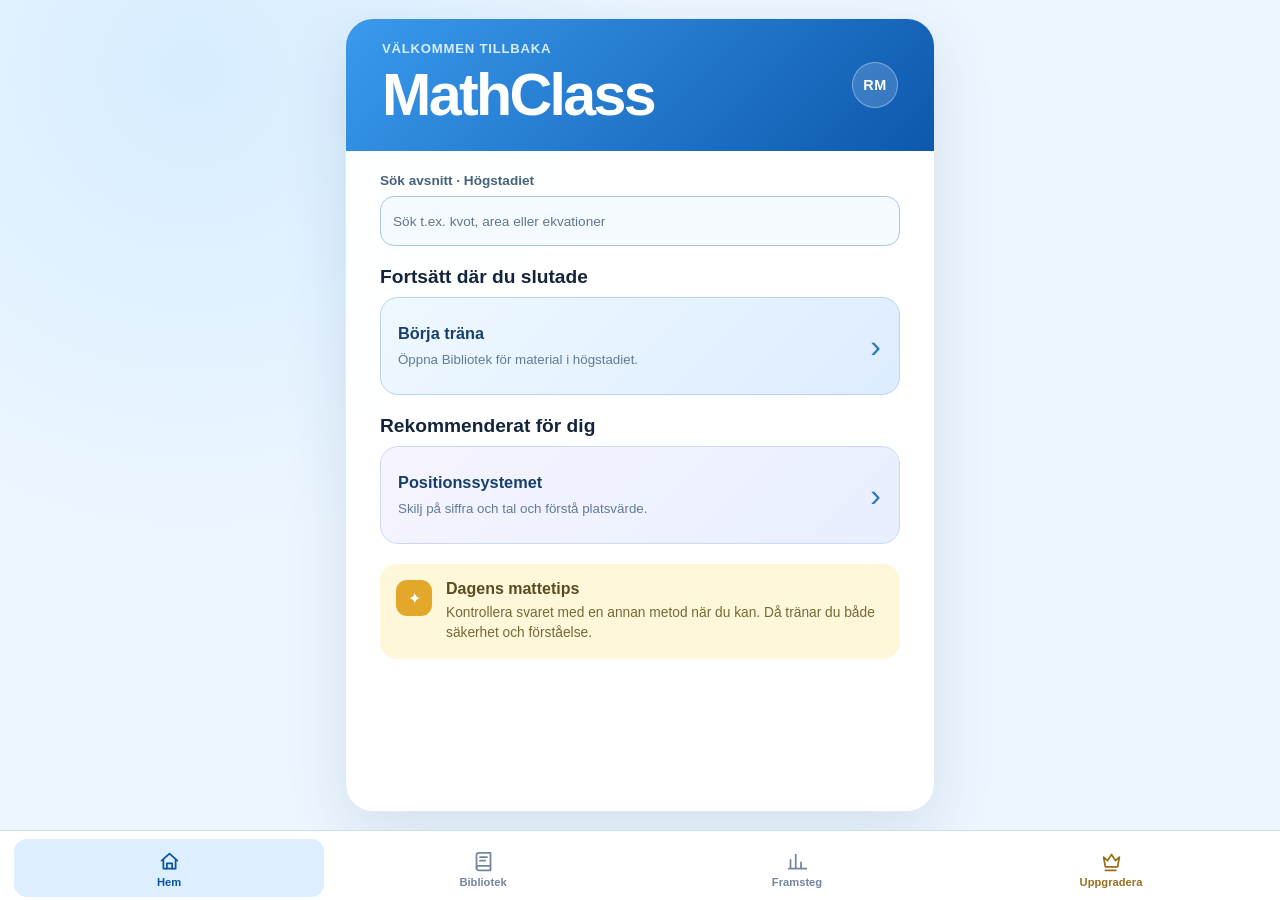
==== index.html @ eb22f664 "0.8.0 · Ord och förståelse: 72 nya frågor och 18 gen" ====
<!doctype html>
<html lang="sv">
  <head>
    <meta charset="UTF-8" />
    <meta name="viewport" content="width=device-width, initial-scale=1.0, viewport-fit=cover" />
    <meta name="theme-color" content="#176fc6" />
    <meta name="apple-mobile-web-app-capable" content="yes" />
    <meta name="apple-mobile-web-app-status-bar-style" content="default" />
    <meta name="apple-mobile-web-app-title" content="MathClass" />
    <meta name="description" content="Träna matematik på flera olika sätt." />
    <title>MathClass</title>
    <link rel="manifest" href="manifest.webmanifest" />
    <link rel="icon" href="assets/icon.svg" type="image/svg+xml" />
    <link rel="apple-touch-icon" href="assets/apple-touch-icon.png" />
    <link rel="stylesheet" href="css/style.css" />
    <script src="js/app.js" defer></script>
  </head>
  <body>
    <div class="splash-screen" id="splash-screen" aria-hidden="true">
      <div class="splash-content">
        <img src="assets/icon.svg" alt="" />
        <p>MathClass</p>
        <span>Lär dig matematik steg för steg</span>
      </div>
    </div>

    <main class="app-shell">
      <section class="screen is-active" id="home-screen" aria-labelledby="home-heading">
        <div class="page-card home-card">
          <header class="home-banner">
            <div>
              <p>Välkommen tillbaka</p>
              <h1 id="home-heading" tabindex="-1">MathClass</h1>
            </div>
            <button class="profile-button" id="open-profile" type="button" aria-label="Öppna profil och inställningar">RM</button>
          </header>

          <div class="home-content">
            <form class="section-search" id="home-search-form" role="search" aria-labelledby="home-search-label">
              <label id="home-search-label" for="home-search">Sök avsnitt</label>
              <div class="search-field"><input id="home-search" type="search" placeholder="Sök t.ex. kvot, area eller ekvationer" autocomplete="off" aria-controls="home-search-results" /><button id="home-search-clear" type="button" aria-label="Rensa sökning" hidden>×</button></div>
              <p class="search-status" id="home-search-status" role="status" hidden></p>
              <div class="search-results" id="home-search-results" hidden></div>
            </form>
            <section class="home-section"><div class="section-heading"><h2>Fortsätt där du slutade</h2></div><button class="featured-card continue-card" id="continue-button" type="button"></button></section>
            <section class="home-section"><div class="section-heading"><h2>Rekommenderat för dig</h2></div><button class="featured-card recommendation-card" id="recommendation-button" type="button"></button></section>
            <aside class="wisdom-card"><span aria-hidden="true">✦</span><div><strong>Dagens mattetips</strong><p id="math-wisdom"></p></div></aside>
          </div>
        </div>
      </section>

      <section class="screen" id="subcategories-screen" aria-labelledby="subcategories-heading" hidden>
        <div class="page-card inner-card">
          <button class="back-button" id="back-from-subcategories" type="button" aria-label="Tillbaka till Bibliotek">←</button>
          <p class="eyebrow" id="subcategories-eyebrow"></p>
          <h1 id="subcategories-heading" tabindex="-1"></h1>
          <p class="page-introduction" id="subcategories-introduction"></p>
          <div class="topic-list" id="subcategory-list"></div>
        </div>
      </section>

      <section class="screen" id="topics-screen" aria-labelledby="topics-heading" hidden>
        <div class="page-card inner-card">
          <button class="back-button" id="back-from-topics" type="button" aria-label="Tillbaka till hemskärmen">←</button>
          <p class="eyebrow" id="topics-eyebrow"></p>
          <h1 id="topics-heading" tabindex="-1"></h1>
          <p class="page-introduction" id="topics-introduction"></p>
          <div class="topic-list" id="topic-list"></div>
          <div class="empty-state" id="topics-empty" hidden>
            <strong>Materialet är på väg</strong>
            <p>Vi bygger innehåll för den här nivån steg för steg.</p>
          </div>
        </div>
      </section>

      <section class="screen" id="mode-screen" aria-labelledby="mode-heading" hidden>
        <div class="page-card inner-card mode-card">
          <button class="back-button" id="back-from-modes" type="button" aria-label="Tillbaka till momenten">←</button>
          <p class="eyebrow" id="mode-eyebrow"></p>
          <h1 id="mode-heading" tabindex="-1">Välj träningsläge</h1>
          <p class="page-introduction" id="mode-introduction"></p>
          <div class="mode-grid" id="mode-grid"></div>
        </div>
      </section>

      <section class="screen practice-screen" id="quiz-screen" aria-labelledby="question-heading" hidden>
        <div class="page-card quiz-card">
          <button class="back-button" id="back-from-quiz" type="button" aria-label="Tillbaka till träningslägen">←</button>
          <p class="eyebrow" id="mode-label"></p>
          <p class="progress" id="question-progress"></p>
          <h1 id="question-heading" tabindex="-1"></h1>
          <div class="example" id="question-example"></div>
          <p class="instruction" id="answer-instruction"></p>
          <div class="answers" id="answers" role="group" aria-labelledby="answer-instruction"></div>

          <div class="feedback" id="feedback" aria-live="polite" hidden>
            <h2 id="feedback-heading"></h2>
            <p id="feedback-message"></p>
            <button class="primary-button" id="explanation-button" type="button" hidden>Visa förklaring</button>
            <button class="success-button" id="next-question-button" type="button" hidden>Nästa uppgift</button>
          </div>

          <div class="explanation" id="explanation" hidden>
            <h2>Så kan du tänka</h2>
            <p id="explanation-message"></p>
          </div>
          <p class="swipe-hint">Svep upp eller ned för nästa uppgift</p>
        </div>
      </section>

      <section class="screen practice-screen" id="walkthrough-screen" aria-labelledby="walkthrough-heading" hidden>
        <div class="page-card quiz-card walkthrough-card">
          <button class="back-button" id="back-from-walkthrough" type="button" aria-label="Tillbaka till träningslägen">←</button>
          <p class="eyebrow">Genomgång</p>
          <p class="progress" id="walkthrough-progress"></p>
          <h1 id="walkthrough-heading" tabindex="-1"></h1>
          <div class="example" id="walkthrough-example"></div>
          <p class="walkthrough-text" id="walkthrough-text"></p>
          <div class="explanation" id="extra-explanation" aria-live="polite" hidden></div>
          <div class="walkthrough-actions">
            <button class="secondary-button" id="previous-step" type="button">Föregående</button>
            <button class="primary-button" id="more-explanation" type="button">Förklara mer</button>
            <button class="success-button" id="next-step" type="button">Nästa</button>
          </div>
        </div>
      </section>

      <section class="screen" id="progress-screen" aria-labelledby="progress-heading" hidden>
        <div class="page-card dashboard-card">
          <header class="small-banner">
            <p>Din utveckling</p>
            <h1 id="progress-heading" tabindex="-1">Framsteg</h1>
          </header>
          <p class="dashboard-level" id="progress-level"></p>
          <div class="stats-grid">
            <article><strong id="attempt-count">0</strong><span>Svar</span></article>
            <article><strong id="correct-count">0</strong><span>Rätt</span></article>
            <article><strong id="accuracy-count">0 %</strong><span>Träffsäkerhet</span></article>
          </div>
          <section class="progress-panel">
            <h2>Senaste träningen</h2>
            <p id="latest-progress">När du börjar träna visas dina resultat här.</p>
          </section>
        </div>
      </section>

      <section class="screen" id="library-screen" aria-labelledby="library-heading" hidden>
        <div class="page-card dashboard-card">
          <header class="small-banner library-banner">
            <p>Utforska innehållet</p>
            <h1 id="library-heading" tabindex="-1">Bibliotek</h1>
          </header>
          <div class="level-picker library-level-picker"><label for="level-select">Välj nivå</label><select id="level-select"><option value="high">Högstadiet</option><option value="middle">Mellanstadiet</option></select></div>
          <form class="section-search" id="library-search-form" role="search" aria-labelledby="library-search-label">
              <label id="library-search-label" for="library-search">Sök avsnitt</label>
              <div class="search-field"><input id="library-search" type="search" placeholder="Sök t.ex. kvot, area eller ekvationer" autocomplete="off" aria-controls="library-search-results" /><button id="library-search-clear" type="button" aria-label="Rensa sökning" hidden>×</button></div>
              <p class="search-status" id="library-search-status" role="status" hidden></p>
              <div class="search-results" id="library-search-results" hidden></div>
            </form>
          <div class="section-heading library-heading"><h2>Matematikområden</h2><p id="library-level"></p></div>
          <div class="category-grid library-category-grid" id="library-categories"></div>
        </div>
      </section>

      <section class="screen" id="upgrade-screen" aria-labelledby="upgrade-heading" hidden>
        <div class="page-card dashboard-card">
          <header class="small-banner upgrade-banner">
            <p>MathClass Pro</p>
            <h1 id="upgrade-heading" tabindex="-1">Uppgradera</h1>
          </header>
          <section class="progress-panel pro-panel">
            <h2>Mer träning, fler möjligheter</h2>
            <p>Här kommer du senare att kunna läsa om Pro-versionen och genomföra ett köp.</p>
          </section>
          <ul class="pro-list">
            <li>Fler moment och träningslägen</li>
            <li>Fördjupad statistik över dina framsteg</li>
            <li>Personliga rekommendationer</li>
          </ul>
          <button class="primary-button" type="button" disabled>Kommer snart</button>
        </div>
      </section>

      <section class="screen" id="settings-screen" aria-labelledby="settings-heading" hidden>
        <div class="page-card inner-card">
          <button class="back-button" id="back-from-settings" type="button" aria-label="Tillbaka">←</button>
          <p class="eyebrow">MathClass</p>
          <h1 id="settings-heading" tabindex="-1">Profil &amp; inställningar</h1>
          <div class="profile-summary"><span>RM</span><div><strong>Rikard Månsson</strong><small>Profilnamn och initialer kan anpassas senare.</small></div></div>
          <div class="settings-row"><span>Version</span><strong>0.8.0 · Ord och förståelse</strong></div>
          <button class="list-button" id="open-updates" type="button"><span><strong>Uppdateringar</strong><small>Se vad som har lagts till</small></span><b>›</b></button>
        </div>
      </section>

      <section class="screen" id="updates-screen" aria-labelledby="updates-heading" hidden>
        <div class="page-card inner-card updates-card">
          <button class="back-button" id="back-from-updates" type="button" aria-label="Tillbaka till inställningar">←</button>
          <p class="eyebrow">MathClass</p>
          <h1 id="updates-heading" tabindex="-1">Uppdateringar</h1>
          <article class="release-note"><h2>Version 0.8.0 · Ord och förståelse</h2><p>Sex nya språkliga moment med 72 frågor och 18 genomgångssteg: positionssystemet, avrundning, vinklar, bråk, diagram och problemlösning. Allt finns i Bibliotek och går att hitta via sökningen.</p></article>
          <article class="release-note"><h2>Version 0.7.0 · Hitta rätt</h2><p>Nya underkategorier i alla matematikområden och sökning på Hem och i Bibliotek. Hitta avsnitt via namn och begrepp, och se vilket material som kommer senare.</p></article>
          <article class="release-note"><h2>Version 0.6.0 · Matematikens språk</h2><p>En första provdel med två språkliga moment inom Tal: Räknesättens språk och Förstå räknemetoder. 26 frågor och nio genomgångssteg med fokus på ord, regler och metodförståelse.</p></article>
          <article class="release-note"><h2>Version 0.5.0 · Blå Krona</h2><p>Ny balanserad appikon med större M samt nederkantmenyn Aktiv ruta med fyra tydliga ikoner och krona för Uppgradera.</p></article>
          <article class="release-note"><h2>Version 0.4.0 · Blå Horisont</h2><p>Personlig hemskärm, nivåtaggar, sidindelade svep och ett nytt bibliotek.</p></article>
          <article class="release-note"><h2>Version 0.3.0</h2><p>Nivåval, material för alla högstadieområden, nederkantmeny, Framsteg och Bibliotek.</p></article>
          <article class="release-note"><h2>Version 0.2.0</h2><p>Flera träningslägen och stegvisa genomgångar.</p></article>
          <article class="release-note"><h2>Version 0.1.0</h2><p>Första versionen med regelträning inom Tal.</p></article>
        </div>
      </section>
    </main>

    <nav class="bottom-nav" aria-label="Huvudmeny">
      <button class="nav-button is-active" type="button" data-nav="home"><span class="nav-icon" aria-hidden="true"><svg viewBox="0 0 24 24"><path d="m3 11 9-8 9 8"/><path d="M5 10v10h14V10"/><path d="M9 20v-6h6v6"/></svg></span><small>Hem</small></button>
      <button class="nav-button" type="button" data-nav="library"><span class="nav-icon" aria-hidden="true"><svg viewBox="0 0 24 24"><path d="M4 19.5A2.5 2.5 0 0 1 6.5 17H20"/><path d="M6.5 2H20v20H6.5A2.5 2.5 0 0 1 4 19.5v-15A2.5 2.5 0 0 1 6.5 2Z"/><path d="M8 7h8M8 11h6"/></svg></span><small>Bibliotek</small></button>
      <button class="nav-button" type="button" data-nav="progress"><span class="nav-icon" aria-hidden="true"><svg viewBox="0 0 24 24"><path d="M4 20V10M10 20V4M16 20v-7M22 20H2"/></svg></span><small>Framsteg</small></button>
      <button class="nav-button upgrade-nav-button" type="button" data-nav="upgrade"><span class="nav-icon" aria-hidden="true"><svg viewBox="0 0 24 24"><path d="m3 7 4.5 4L12 4l4.5 7L21 7l-2 11H5L3 7Z"/><path d="M5 22h12"/></svg></span><small>Uppgradera</small></button>
    </nav>
  </body>
</html>
---- css/style.css ----
:root {
  color-scheme: light;
  font-family: Inter, ui-rounded, "SF Pro Rounded", "Segoe UI", sans-serif;
  color: #14243b;
  background: #eaf4ff;
  font-synthesis: none;
}

* { box-sizing: border-box; }

body {
  min-width: 320px;
  height: 100vh;
  height: 100dvh;
  margin: 0;
  overflow: hidden;
  background: radial-gradient(circle at 15% 8%, #d7edff, transparent 30rem), #edf6ff;
}

button, select { font: inherit; }
button { -webkit-tap-highlight-color: transparent; }

.splash-screen {
  position: fixed;
  inset: 0;
  z-index: 1000;
  display: grid;
  padding: max(24px, env(safe-area-inset-top)) 24px max(24px, env(safe-area-inset-bottom));
  place-items: center;
  color: #fff;
  background: linear-gradient(145deg, #3b9cec, #176fc6 52%, #0a3f86);
}

.splash-content {
  display: grid;
  place-items: center;
  text-align: center;
  animation: splash-arrive 500ms ease-out both;
}

.splash-content img {
  width: clamp(112px, 30vw, 164px);
  height: auto;
  border-radius: 28%;
  box-shadow: 0 22px 55px rgba(5, 38, 82, .3);
}

.splash-content p {
  margin: 22px 0 5px;
  font-size: clamp(2.1rem, 9vw, 3.4rem);
  font-weight: 850;
  letter-spacing: -.045em;
}

.splash-content span {
  color: #d9efff;
  font-size: .9rem;
  font-weight: 650;
}

.splash-screen.is-leaving {
  pointer-events: none;
  animation: splash-leave 360ms ease-in forwards;
}

.splash-screen.is-hidden { display: none; }

@keyframes splash-arrive {
  from { opacity: 0; transform: scale(.9); }
  to { opacity: 1; transform: scale(1); }
}

@keyframes splash-leave {
  to { opacity: 0; visibility: hidden; }
}

.app-shell {
  height: calc(100dvh - 70px - env(safe-area-inset-bottom));
  overflow: hidden;
}

.screen {
  width: 100%;
  height: 100%;
  padding: 18px 16px;
  overflow-y: auto;
  overscroll-behavior: contain;
}

.screen[hidden] { display: none; }
.practice-screen { overflow: hidden; touch-action: none; }

.page-card {
  position: relative;
  width: min(100%, 590px);
  min-height: 100%;
  margin: 0 auto;
  padding: clamp(22px, 4vw, 38px);
  border: 1px solid rgba(38, 88, 142, .13);
  border-radius: 28px;
  background: rgba(255, 255, 255, .96);
  box-shadow: 0 20px 60px rgba(32, 78, 127, .13);
}

.home-card { padding: 0 0 26px; overflow: hidden; }

.home-banner, .small-banner {
  position: relative;
  display: flex;
  align-items: center;
  justify-content: space-between;
  min-height: 132px;
  padding: 22px clamp(22px, 5vw, 36px);
  color: #fff;
  background: linear-gradient(135deg, #3a9aed, #0d58ad);
}

.home-banner p, .small-banner p { margin: 0 0 4px; color: #d8eeff; font-size: .82rem; font-weight: 750; letter-spacing: .06em; text-transform: uppercase; }
.home-banner h1, .small-banner h1 { margin: 0; color: #fff; font-size: clamp(2.35rem, 8vw, 3.7rem); letter-spacing: -.045em; }
.dashboard-card { padding: 38px; }
.small-banner { min-height: 116px; margin: -38px -38px 24px; border-radius: 27px 27px 0 0; }
.small-banner h1 { font-size: 2.35rem; }
.library-banner { background: linear-gradient(135deg, #247fd7, #173d83); }
.upgrade-banner { background: linear-gradient(135deg, #247fd7, #3c4293); }

.profile-button {
  display: grid;
  width: 46px;
  height: 46px;
  padding: 0;
  place-items: center;
  border: 1px solid rgba(255,255,255,.35);
  border-radius: 50%;
  color: #fff;
  background: rgba(255,255,255,.16);
  cursor: pointer;
  font-size: .9rem;
  font-weight: 850;
  letter-spacing: .04em;
}

.home-content { padding: 4px clamp(20px, 5vw, 34px) 24px; }
.home-section { margin-top: 20px; }
.section-search { margin: 18px 0; }
.section-search label { display: block; margin-bottom: 8px; color: #47617d; font-size: .85rem; font-weight: 800; }
.search-field { display: flex; align-items: center; border: 1px solid #a8c9e5; border-radius: 14px; background: #f5faff; }
.search-field:focus-within { outline: 3px solid rgba(23,111,198,.22); outline-offset: 2px; }
.search-field input { width: 100%; min-width: 0; min-height: 48px; padding: 12px; border: 0; border-radius: 14px; outline: none; color: #173f6d; background: transparent; font: inherit; font-size: 16px; }
.search-field input::placeholder { color: #60758d; font-size: .85rem; }
.search-field input::-webkit-search-cancel-button { -webkit-appearance: none; }
.search-field button { flex: 0 0 44px; min-height: 44px; border: 0; border-radius: 12px; color: #164f88; background: transparent; cursor: pointer; font-size: 1.5rem; }
.search-status { margin: 10px 0; color: #60758d; font-size: .85rem; line-height: 1.4; }
.search-results { display: grid; gap: 8px; }
.search-results[hidden] { display: none; }
.list-button > span { min-width: 0; overflow-wrap: anywhere; }
.list-button .section-status { margin-top: 8px; color: #176fc6; font-size: .75rem; font-weight: 750; }
.home-content .section-heading { margin: 0 0 9px; }
.featured-card {
  position: relative;
  display: block;
  width: 100%;
  min-height: 98px;
  padding: 17px 54px 17px 17px;
  overflow: hidden;
  border: 1px solid #b9d5eb;
  border-radius: 18px;
  color: #163f6b;
  background: linear-gradient(135deg, #eef8ff, #ddecff);
  cursor: pointer;
  text-align: left;
}
.featured-card::after { position: absolute; top: 50%; right: 18px; content: "›"; color: #2878bd; font-size: 2rem; transform: translateY(-50%); }
.featured-card strong, .featured-card small { display: block; }
.featured-card strong { font-size: 1.02rem; line-height: 1.3; }
.featured-card small { margin-top: 6px; color: #607b95; line-height: 1.35; }
.recommendation-card { border-color: #cbd9f2; background: linear-gradient(135deg, #f6f4ff, #e8efff); }
.wisdom-card { display: grid; grid-template-columns: 38px 1fr; gap: 12px; margin-top: 20px; padding: 16px; border-radius: 17px; color: #594d20; background: #fff7d9; }
.wisdom-card > span { display: grid; width: 36px; height: 36px; place-items: center; border-radius: 11px; color: #fff; background: #e3a829; }
.wisdom-card strong, .wisdom-card p { display: block; }
.wisdom-card p { margin: 5px 0 0; color: #756838; font-size: .86rem; line-height: 1.45; }

.level-picker {
  display: grid;
  grid-template-columns: auto 1fr;
  align-items: center;
  gap: 16px;
  margin: 20px clamp(20px, 5vw, 34px) 14px;
  padding: 13px 15px;
  border: 1px solid #c9dcec;
  border-radius: 15px;
  background: #f5faff;
}

.level-picker label { color: #47617d; font-size: .85rem; font-weight: 800; }
.level-picker select { width: 100%; padding: 9px 34px 9px 12px; border: 1px solid #a8c9e5; border-radius: 10px; color: #123f70; background: #fff; font-weight: 750; }

.section-heading { margin: 18px clamp(20px, 5vw, 34px) 12px; }
.section-heading h2 { margin: 0; font-size: 1.2rem; }
.section-heading p { margin: 4px 0 0; color: #708299; font-size: .8rem; }

.category-grid {
  display: grid;
  grid-template-columns: repeat(2, minmax(0, 1fr));
  gap: 10px;
  margin: 0 clamp(20px, 5vw, 34px);
}

.category-button {
  display: grid;
  min-height: 92px;
  padding: 12px;
  border: 1px solid #cbddeb;
  border-radius: 16px;
  color: #173f6d;
  background: #f4f9ff;
  cursor: pointer;
  text-align: left;
  transition: transform 120ms ease, border-color 120ms ease, background 120ms ease;
}

.category-button:hover { border-color: #408dd2; background: #e9f5ff; transform: translateY(-1px); }
.category-button span { display: grid; width: 30px; height: 30px; place-items: center; border-radius: 9px; color: #fff; background: #2278c8; font-size: .78rem; font-weight: 850; }
.category-button strong { align-self: end; margin-top: 8px; }
.category-button small { margin-top: 2px; color: #75879c; font-size: .72rem; }

.inner-card { padding-top: 76px; }
.back-button {
  position: absolute;
  top: 18px;
  left: 18px;
  z-index: 3;
  display: grid;
  width: 44px;
  height: 44px;
  padding: 0;
  place-items: center;
  border: 0;
  border-radius: 50%;
  color: #164f88;
  background: #e5f2ff;
  cursor: pointer;
  font-size: 1.45rem;
  font-weight: 850;
}

.eyebrow, .progress { margin: 0; color: #3d6893; font-size: .76rem; font-weight: 850; letter-spacing: .07em; text-transform: uppercase; }
.progress { margin-top: 6px; color: #7c8da1; }
.inner-card > h1, .quiz-card > h1 { margin: 12px 0 10px; font-size: clamp(1.7rem, 6vw, 2.55rem); line-height: 1.08; letter-spacing: -.035em; }
h1:focus { outline: none; }
.page-introduction { margin: 0 0 20px; color: #5a6f87; line-height: 1.5; }

.topic-list, .library-list { display: grid; gap: 11px; }
.list-button, .library-item {
  display: flex;
  align-items: center;
  justify-content: space-between;
  gap: 16px;
  width: 100%;
  padding: 16px;
  border: 1px solid #cbddeb;
  border-radius: 16px;
  color: #173f6d;
  background: #f7fbff;
  text-align: left;
}
.list-button { cursor: pointer; }
.list-button strong, .list-button small { display: block; }
.list-button small { margin-top: 4px; color: #73859a; }
.list-button b { color: #4f759d; font-size: 1.7rem; }
.empty-state { padding: 30px 20px; border-radius: 18px; color: #56708b; background: #f1f6fb; text-align: center; }
.empty-state p { margin: 6px 0 0; }

.mode-grid { display: grid; gap: 9px; }
.mode-button {
  display: grid;
  grid-template-columns: 42px 1fr auto;
  align-items: center;
  gap: 12px;
  width: 100%;
  min-height: 65px;
  padding: 10px 13px;
  border: 1px solid #bdd5e9;
  border-radius: 15px;
  color: #173f6d;
  background: #f5faff;
  cursor: pointer;
  text-align: left;
}
.mode-button .mode-icon { display: grid; width: 40px; height: 40px; place-items: center; border-radius: 11px; color: #fff; background: #237dcc; font-weight: 850; }
.mode-button strong, .mode-button small { display: block; }
.mode-button small { margin-top: 2px; color: #73869b; font-size: .75rem; }
.mode-button b { color: #5a7d9e; font-size: 1.4rem; }

.quiz-card { display: flex; flex-direction: column; justify-content: center; height: 100%; min-height: 0; padding-top: 68px; overflow: hidden; }
.quiz-card .back-button { top: 14px; left: 14px; }
.example { display: grid; min-height: clamp(78px, 14vh, 116px); margin: 12px 0 16px; padding: 14px; place-items: center; border-radius: 20px; color: #174b82; background: #e8f4ff; font-size: clamp(1.75rem, 7vh, 3rem); font-weight: 850; text-align: center; }
.instruction { margin: 0 0 10px; color: #5a6f87; }
.answers { display: grid; gap: 8px; }
.answer-button, .primary-button, .success-button, .secondary-button {
  width: 100%;
  min-height: 48px;
  padding: 9px 12px;
  border: 2px solid #bfd4e7;
  border-radius: 14px;
  color: #173f6d;
  background: #fff;
  cursor: pointer;
  font-weight: 750;
}
.answer-button:hover { border-color: #2c7fc7; background: #eff7ff; }
.primary-button { margin-top: 12px; border-color: #176fc6; color: #fff; background: #176fc6; }
.success-button { margin-top: 12px; border-color: #168256; color: #fff; background: #168256; }
.secondary-button { background: #fff; }
.feedback, .explanation { margin-top: 12px; padding: 14px; border-radius: 15px; background: #f1f6fb; }
.feedback h2, .explanation h2 { margin: 0 0 5px; font-size: 1.05rem; }
.feedback p, .explanation p { margin: 0; line-height: 1.45; }
.explanation { border: 1px solid #f0d18d; color: #674b0d; background: #fff8e6; }
.swipe-hint { margin: 12px 0 0; color: #7e8fa3; font-size: .72rem; font-weight: 700; text-align: center; }

.walkthrough-text { margin: 0; color: #4e647d; line-height: 1.5; }
.walkthrough-actions { display: grid; grid-template-columns: 1fr 1.25fr 1fr; gap: 7px; margin-top: 14px; }
.walkthrough-actions button { min-height: 45px; margin: 0; padding: 7px; font-size: .78rem; }
.walkthrough-actions button:disabled { cursor: default; opacity: .4; }

.dashboard-level { margin: 0 0 18px; color: #60758d; font-weight: 750; }
.stats-grid { display: grid; grid-template-columns: repeat(3, 1fr); gap: 9px; }
.stats-grid article { padding: 17px 7px; border: 1px solid #d1e0ed; border-radius: 15px; background: #f5faff; text-align: center; }
.stats-grid strong, .stats-grid span { display: block; }
.stats-grid strong { color: #176fc6; font-size: 1.65rem; }
.stats-grid span { margin-top: 4px; color: #6e8197; font-size: .7rem; }
.progress-panel { margin-top: 18px; padding: 18px; border-radius: 17px; background: #eef6ff; }
.progress-panel h2 { margin: 0 0 7px; font-size: 1.05rem; }
.progress-panel p { margin: 0; color: #61758c; line-height: 1.5; }
.library-item { display: block; }
.library-item strong, .library-item span { display: block; }
.library-item span { margin-top: 5px; color: #6f8298; font-size: .82rem; line-height: 1.4; }
.library-level-picker { margin: 0 0 14px; }
.library-heading { margin: 12px 0; }
.library-category-grid { margin: 0; }
.profile-summary { display: grid; grid-template-columns: 54px 1fr; align-items: center; gap: 13px; margin: 14px 0 17px; padding: 16px; border-radius: 17px; background: #eef6ff; }
.profile-summary > span { display: grid; width: 54px; height: 54px; place-items: center; border-radius: 50%; color: #fff; background: #176fc6; font-weight: 850; }
.profile-summary strong, .profile-summary small { display: block; }
.profile-summary small { margin-top: 4px; color: #71849a; line-height: 1.35; }
.settings-row { display: flex; justify-content: space-between; margin: 14px 0 18px; padding: 17px; border-radius: 15px; color: #60758d; background: #f1f6fb; }
.settings-row strong { color: #174b82; }
.release-note { margin-bottom: 11px; padding: 16px; border: 1px solid #d1e0ed; border-radius: 16px; background: #f7fbff; }
.release-note h2 { margin: 0 0 6px; font-size: 1rem; }
.release-note p { margin: 0; color: #64778e; line-height: 1.45; }
.pro-panel { margin-top: 0; }
.pro-list { display: grid; gap: 10px; margin: 20px 0; padding-left: 22px; color: #526a83; }
.pro-list li::marker { color: #176fc6; }

.bottom-nav {
  position: fixed;
  right: 0;
  bottom: 0;
  left: 0;
  z-index: 20;
  display: grid;
  grid-template-columns: repeat(4, 1fr);
  height: calc(70px + env(safe-area-inset-bottom));
  padding: 5px max(12px, env(safe-area-inset-right)) env(safe-area-inset-bottom) max(12px, env(safe-area-inset-left));
  border-top: 1px solid #cbddec;
  background: rgba(255,255,255,.96);
  backdrop-filter: blur(16px);
}
.nav-button { display: grid; margin: 3px 2px; place-items: center; align-content: center; gap: 1px; border: 0; border-radius: 13px; color: #74869b; background: transparent; cursor: pointer; transition: color 160ms ease, background 160ms ease; }
.nav-icon { display: grid; width: 30px; height: 27px; place-items: center; border-radius: 10px; line-height: 1; }
.nav-icon svg { width: 21px; height: 21px; fill: none; stroke: currentColor; stroke-width: 2; stroke-linecap: round; stroke-linejoin: round; }
.nav-button small { font-size: .7rem; font-weight: 750; }
.nav-button.is-active { color: #0755a0; background: #dceeff; }
.upgrade-nav-button { color: #96701d; }

.quiz-card { will-change: transform, opacity; }
.quiz-card.is-dragging { transition: none; }
.quiz-card.is-snapping { transition: transform 230ms cubic-bezier(.2,.8,.2,1), opacity 230ms ease; }

.language-practice .example { flex-shrink: 0; min-height: 70px; font-size: clamp(1.1rem, 4.8vw, 1.5rem); line-height: 1.25; overflow-wrap: anywhere; }
.language-practice .answer-button { font-size: .92rem; line-height: 1.3; }
.language-practice .quiz-card > h1 { font-size: clamp(1.4rem, 5vw, 1.9rem); }
.answers[hidden] { display: none; }
.language-practice .quiz-card:has(.feedback:not([hidden])) .instruction { display: none; }
.language-practice .quiz-card:has(.explanation:not([hidden])) #feedback-message { display: none; }

@media (max-height: 680px) {
  .language-practice .quiz-card { padding: 64px 18px 12px; }
  .language-practice .example { min-height: 48px; padding: 10px; margin: 6px 0 8px; font-size: 1.05rem; }
  .language-practice .walkthrough-text, .language-practice .explanation, .language-practice .feedback { font-size: .85rem; line-height: 1.3; }
  .language-practice .feedback, .language-practice .explanation { margin-top: 8px; padding: 10px; }
}

button:focus-visible, select:focus-visible { outline: 4px solid rgba(23,111,198,.22); outline-offset: 2px; }

@media (max-width: 440px) {
  .screen { padding: 0; }
  .page-card { min-height: 100%; border: 0; border-radius: 0; box-shadow: none; }
  .small-banner { border-radius: 0; }
  .dashboard-card { padding: 22px; }
  .small-banner { margin: -22px -22px 24px; }
}

@media (max-height: 680px) {
  .home-banner { min-height: 102px; padding-top: 13px; padding-bottom: 13px; }
  .home-banner h1 { font-size: 2.2rem; }
  .level-picker { margin-top: 11px; margin-bottom: 8px; padding: 8px 11px; }
  .home-section { margin-top: 10px; }
  .featured-card { min-height: 76px; padding-top: 11px; padding-bottom: 11px; }
  .wisdom-card { margin-top: 10px; padding: 11px; }
  .section-heading { margin-top: 10px; margin-bottom: 7px; }
  .category-grid { gap: 6px; }
  .category-button { min-height: 70px; padding: 8px; }
  .category-button span { width: 24px; height: 24px; }
  .category-button strong { margin-top: 3px; }
  .mode-grid { gap: 5px; }
  .mode-button { min-height: 50px; padding: 6px 9px; }
  .mode-button .mode-icon { width: 34px; height: 34px; }
  .quiz-card > h1 { margin-top: 5px; font-size: 1.45rem; }
  .example { min-height: 66px; margin: 7px 0 9px; }
  .answer-button { min-height: 41px; }
  .swipe-hint { margin-top: 7px; }
}

@media (prefers-reduced-motion: reduce) {
  * { scroll-behavior: auto !important; transition: none !important; }
  .splash-content { animation: none; }
  .splash-screen.is-leaving { animation-duration: 1ms; }
}
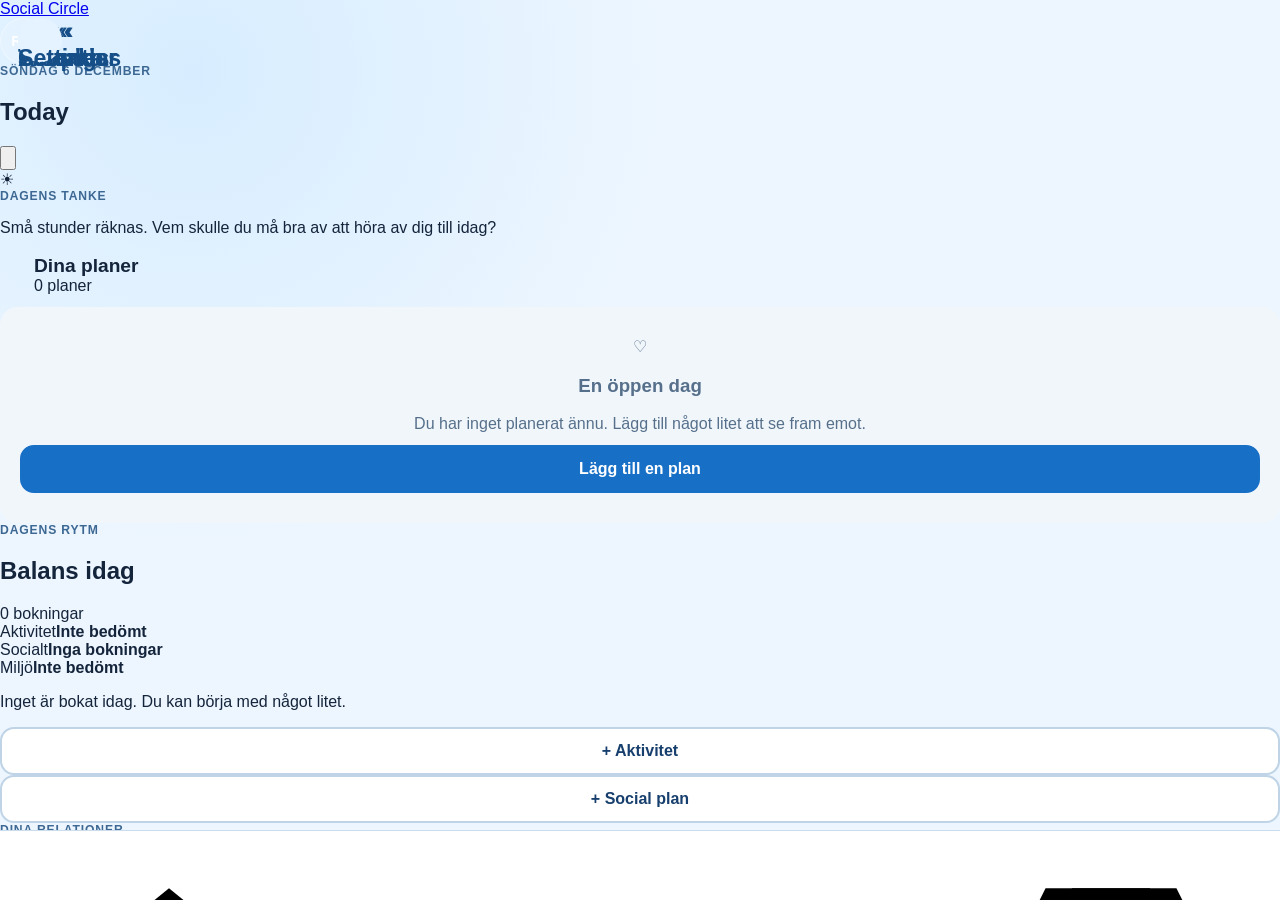
==== commit 94a9612d: "0.9.0 · Fler samband: 48 nya frågor och 12 genomgångssteg." ====
--- a/index.html
+++ b/index.html
@@ -2,218 +2,179 @@
 <html lang="sv">
   <head>
     <meta charset="UTF-8" />
-    <meta name="viewport" content="width=device-width, initial-scale=1.0, viewport-fit=cover" />
-    <meta name="theme-color" content="#176fc6" />
+    <meta name="viewport" content="width=device-width, initial-scale=1, maximum-scale=1, user-scalable=no, viewport-fit=cover" />
+    <meta name="theme-color" content="#f6f3ed" />
     <meta name="apple-mobile-web-app-capable" content="yes" />
     <meta name="apple-mobile-web-app-status-bar-style" content="default" />
-    <meta name="apple-mobile-web-app-title" content="MathClass" />
-    <meta name="description" content="Träna matematik på flera olika sätt." />
-    <title>MathClass</title>
+    <meta name="apple-mobile-web-app-title" content="Social Circle" />
+    <meta name="description" content="Planera ditt sociala liv på ett lugnt och överskådligt sätt." />
     <link rel="manifest" href="manifest.webmanifest" />
-    <link rel="icon" href="assets/icon.svg" type="image/svg+xml" />
-    <link rel="apple-touch-icon" href="assets/apple-touch-icon.png" />
-    <link rel="stylesheet" href="css/style.css" />
-    <script src="js/app.js" defer></script>
+    <link rel="icon" href="icons/social-circle.svg" type="image/svg+xml" />
+    <link rel="apple-touch-icon" href="icons/apple-touch-icon.png" />
+    <link rel="stylesheet" href="css/style.css?v=2.5.0" />
+    <title>Social Circle</title>
   </head>
   <body>
-    <div class="splash-screen" id="splash-screen" aria-hidden="true">
-      <div class="splash-content">
-        <img src="assets/icon.svg" alt="" />
-        <p>MathClass</p>
-        <span>Lär dig matematik steg för steg</span>
-      </div>
+    <div class="splash-screen" id="splash-screen" aria-hidden="true"><div class="splash-logo"><span></span><span></span><span></span></div><strong>Social Circle</strong><small>Planera livet tillsammans</small></div>
+    <div class="app-shell">
+      <header class="topbar">
+        <a class="brand" href="#today" aria-label="Social Circle – Today">
+          <span class="brand-mark" aria-hidden="true">
+            <span></span><span></span><span></span>
+          </span>
+          <span>Social Circle</span>
+        </a>
+        <button class="profile-button" id="open-settings" type="button" aria-label="Öppna allmänna inställningar">RM</button>
+        <button class="page-settings-button" id="open-page-settings" type="button" aria-label="Öppna sidans inställningar" hidden>⚙</button>
+      </header>
+
+      <main id="app" tabindex="-1">
+        <section class="view is-active" data-view="today" aria-labelledby="today-title">
+          <div class="date-row">
+            <div>
+              <p class="eyebrow" id="today-date">Idag</p>
+              <h1 id="today-title">Today</h1>
+            </div>
+            <button class="round-button" type="button" aria-label="Lägg till en plan" data-add-plan>
+              <svg viewBox="0 0 24 24" aria-hidden="true"><path d="M12 5v14M5 12h14" /></svg>
+            </button>
+          </div>
+
+          <article class="daily-note">
+            <span class="note-icon" aria-hidden="true">☀</span>
+            <div>
+              <p class="eyebrow">Dagens tanke</p>
+              <p>Små stunder räknas. Vem skulle du må bra av att höra av dig till idag?</p>
+            </div>
+          </article>
+
+          <div class="section-heading">
+            <h2>Dina planer</h2>
+            <span class="count" id="plan-count">0 planer</span>
+          </div>
+
+          <div class="empty-state" id="empty-state">
+            <div class="orbit" aria-hidden="true"><span>♡</span></div>
+            <h3>En öppen dag</h3>
+            <p>Du har inget planerat ännu. Lägg till något litet att se fram emot.</p>
+            <button class="primary-button" type="button" data-add-plan>Lägg till en plan</button>
+          </div>
+
+          <div class="plan-list" id="plan-list" aria-live="polite"></div>
+          <section class="today-balance" aria-labelledby="today-balance-title"><div class="balance-heading"><div><p class="eyebrow">Dagens rytm</p><h2 id="today-balance-title">Balans idag</h2></div><span id="today-booking-count">0 bokningar</span></div><div class="today-balance-grid"><div><span>Aktivitet</span><strong id="today-activity-label">Saknas</strong></div><div><span>Socialt</span><strong id="today-social-label">Saknas</strong></div><div><span>Miljö</span><strong id="today-environment-label">Ingen data</strong></div></div><p id="today-balance-advice">Du har en öppen dag.</p><div class="balance-quick-actions"><button class="secondary-button outlined" id="quick-add-activity" type="button">+ Aktivitet</button><button class="secondary-button outlined" id="quick-add-social" type="button">+ Social plan</button></div></section>
+        </section>
+
+        <section class="view" data-view="people" aria-labelledby="people-title">
+          <div class="page-heading"><div><p class="eyebrow">Dina relationer</p><h1 id="people-title">People</h1></div><button class="round-button" id="add-relationship" type="button" aria-label="Lägg till person"><svg viewBox="0 0 24 24" aria-hidden="true"><path d="M12 5v14M5 12h14" /></svg></button></div>
+          <p class="intro">Samla människorna du bryr dig om och håll kontakten levande.</p>
+          <input class="section-search" id="people-search" type="search" placeholder="Sök namn, grupp eller intresse" aria-label="Sök personer" />
+          <div class="segmented" id="relationship-tabs"><button class="is-active" data-mode="people">Personer</button><button data-mode="circles">Cirklar</button></div>
+          <div id="people-panel"><div class="filter-row" id="people-filters" aria-label="Filtrera personer"><button class="filter-chip is-active" data-group="Alla">Alla</button><button class="filter-chip" data-group="Vänner">Vänner</button><button class="filter-chip" data-group="Familj">Familj</button><button class="filter-chip" data-group="Jobb">Jobb</button></div><div class="people-list" id="people-list" aria-live="polite"></div><div class="mini-empty" id="people-empty"><span>♡</span><h2>Din cirkel börjar här</h2><p>Lägg till den första personen som du vill hålla kontakten med.</p><button class="primary-button" data-open="person-dialog">Lägg till person</button></div></div>
+          <div id="circles-panel" hidden><p class="panel-help">Cirklar samlar flera personer, till exempel familjen, löpargruppen eller gamla kollegor.</p><div class="people-list" id="circles-list"></div><div class="mini-empty" id="circles-empty"><span>◯</span><h2>Skapa din första cirkel</h2><p>En person kan vara med i flera cirklar samtidigt.</p><button class="primary-button" data-open="circle-dialog">Skapa cirkel</button></div></div>
+        </section>
+
+        <section class="view" data-view="calendar" aria-labelledby="calendar-title">
+          <div class="page-heading"><div><p class="eyebrow">Överblick</p><h1 id="calendar-title">Calendar</h1></div><button class="round-button" type="button" aria-label="Lägg till plan" data-add-plan><svg viewBox="0 0 24 24" aria-hidden="true"><path d="M12 5v14M5 12h14" /></svg></button></div>
+          <p class="intro">Se hur ditt sociala liv får plats bland veckans alla dagar.</p>
+          <div class="calendar-modes" id="calendar-modes"><button data-calendar-mode="3">3 dagar</button><button data-calendar-mode="7">Vecka</button><button data-calendar-mode="14">2 veckor</button><button class="is-active" data-calendar-mode="month">Månad</button></div><details class="calendar-aspects"><summary><span><b>Visa i kalendern</b><small>Välj vilka typer av information som syns</small></span><span class="disclosure" aria-hidden="true">⌄</span></summary><div><label class="calendar-routine-toggle"><input id="show-calendar-routines" type="checkbox" checked /><span><b>Rutiner</b><small>Visa återkommande vardagsrutiner</small></span></label><label class="calendar-routine-toggle"><input id="show-calendar-birthdays" type="checkbox" checked /><span><b>Födelsedagar</b><small>Visa sparade födelsedagar</small></span></label></div></details>
+          <div class="calendar-card"><div class="calendar-toolbar"><button id="prev-month" aria-label="Föregående månad">‹</button><h2 id="month-label"></h2><button id="next-month" aria-label="Nästa månad">›</button></div><div class="calendar-weekdays" aria-hidden="true"><span>Mån</span><span>Tis</span><span>Ons</span><span>Tor</span><span>Fre</span><span>Lör</span><span>Sön</span></div><div class="calendar-grid" id="calendar-grid"></div></div>
+          <details class="calendar-agenda" open><summary><span><b>Bokningslista</b><small id="calendar-agenda-summary">Vald dag</small></span><span class="disclosure" aria-hidden="true">⌄</span></summary><div class="calendar-agenda-body"><div class="segmented" id="calendar-agenda-tabs"><button class="is-active" data-agenda-mode="day">Dag</button><button data-agenda-mode="week">Vecka</button></div><div class="section-heading"><h2 id="selected-date-label">Vald dag</h2><button class="text-button" data-add-plan>+ Ny plan</button></div><div class="plan-list" id="calendar-plans"></div><div class="mini-empty compact" id="calendar-empty"><p>Inga planer under perioden.</p></div></div></details>
+          <section class="week-balance" aria-labelledby="week-balance-title"><div class="balance-heading"><div><p class="eyebrow" id="week-balance-period">Vald vecka</p><h2 id="week-balance-title">Det här innehåller veckan</h2></div><span id="week-booking-count">0 bokningar</span></div><div class="balance-metric"><div><span>Sociala bokningar</span><strong id="social-score-label">Ingen data</strong></div><div class="balance-track"><span id="social-score-bar"></span></div></div><div class="balance-metric"><div><span>Aktiva och lugna bokningar</span><strong id="activity-score-label">Ingen data</strong></div><div class="balance-track activity-track"><span id="activity-score-bar"></span></div></div><div class="balance-metric"><div><span>Inomhus och utomhus</span><strong id="environment-score-label">Ingen data</strong></div><div class="environment-split"><span id="indoor-share"></span><span id="outdoor-share"></span></div></div><p class="balance-advice" id="week-balance-advice">Lägg till aktiviteter med nivåer för att se veckans innehåll.</p></section>
+        </section>
+
+        <section class="view" data-view="activities" aria-labelledby="activities-title">
+          <div class="page-heading"><div><p class="eyebrow">Saker att göra</p><h1 id="activities-title">Activities</h1></div><button class="round-button" id="add-activity-content" type="button" aria-label="Lägg till aktivitet"><svg viewBox="0 0 24 24" aria-hidden="true"><path d="M12 5v14M5 12h14" /></svg></button></div>
+          <p class="intro">Samla idéer, evenemang, mål och sådant du vill uppleva tillsammans.</p>
+          <input class="section-search" id="content-search" type="search" placeholder="Sök i hela biblioteket" aria-label="Sök i Activities" />
+          <div class="segmented activity-tabs" id="activity-tabs"><button class="is-active" data-content-mode="activities">Aktiviteter</button><button data-content-mode="bundles">Evenemang</button><button data-content-mode="places">Platser</button><button data-content-mode="goals">Mål</button><button data-content-mode="projects">Projekt</button><button data-content-mode="trips">Resor</button></div>
+          <div class="view-switch" id="activity-view-switch" aria-label="Visning"><button class="is-active" data-activity-view="grid">Kort</button><button data-activity-view="list">Lista</button><button data-activity-view="compact">Kompakt</button></div>
+          <div id="activities-panel"><button class="filter-toggle-button" id="toggle-activity-filters" type="button" aria-expanded="false">Filter</button><div id="activity-filter-panel" hidden><div class="filter-row" id="activity-filters"><button class="filter-chip is-active" data-activity-filter="all">Alla</button><button class="filter-chip" data-activity-filter="favorite">Favoriter</button></div><div class="activity-controls" aria-label="Filtrera och sortera aktiviteter"><select id="activity-category-filter" aria-label="Kategori"><option value="all">Alla kategorier</option></select><select id="activity-cost-filter" aria-label="Högsta kostnad"><option value="all">Alla priser</option><option value="0">Gratis</option><option value="100">Högst 100 kr</option><option value="250">Högst 250 kr</option><option value="500">Högst 500 kr</option><option value="1000">Högst 1 000 kr</option></select><select id="activity-environment-filter" aria-label="Miljö"><option value="all">Inne och ute</option><option value="indoor">Inomhus</option><option value="outdoor">Utomhus</option></select><select id="activity-sort" aria-label="Sortera"><option value="newest">Senast tillagd</option><option value="title">Namn A–Ö</option><option value="cost">Lägst kostnad</option><option value="duration">Kortast tid</option><option value="place">Plats A–Ö</option></select></div></div><div class="activity-grid" id="activity-grid"></div></div>
+          <div id="bundles-panel" hidden><p class="panel-help">Spara festivaler och andra arrangemang – eller bygg ett eget evenemang. Flerdagarsevenemang kan finnas i biblioteket innan du bokar ett besök.</p><div class="collection-list" id="bundle-list"></div><div class="mini-empty" id="bundle-empty"><span>✦</span><h2>Spara ett evenemang</h2><p>Lägg in en festival, utställning eller ett eget upplägg.</p><button class="primary-button" data-open="bundle-dialog">Skapa evenemang</button></div></div>
+          <div id="places-panel" hidden><p class="panel-help">Spara caféer, parker, restauranger och andra platser du vill besöka.</p><div class="place-controls"><select id="place-distance-filter" aria-label="Sökområde"><option value="all">Alla avstånd</option><option value="2">Inom 2 km</option><option value="5">Inom 5 km</option><option value="15">Inom 15 km</option><option value="50">Inom 50 km</option></select><select id="place-environment-filter" aria-label="Miljö"><option value="all">Inne och ute</option><option value="indoor">Inomhus</option><option value="outdoor">Utomhus</option></select></div><div class="collection-list" id="place-list"></div><div class="mini-empty" id="place-empty"><span>⌖</span><h2>Inga platser i sökområdet</h2><p>Lägg till en plats eller utöka sökområdet.</p><button class="primary-button" data-open="place-dialog">Lägg till plats</button></div></div>
+          <div id="goals-panel" hidden><p class="panel-help">Mål kan vara något du vill uppnå eller en riktning du vill fortsätta arbeta mot i en relation.</p><div class="collection-list" id="goal-list"></div><div class="mini-empty" id="goal-empty"><span>◎</span><h2>Inga mål ännu</h2><p>Skapa ett konkret mål eller ett långsiktigt strävansmål.</p></div></div>
+          <div id="projects-panel" hidden><p class="panel-help">Projekt är större saker som du vill skapa eller uppnå tillsammans med personer och cirklar.</p><div class="collection-list" id="project-list"></div><div class="mini-empty" id="project-empty"><span>◇</span><h2>Inga projekt ännu</h2><p>Samla nästa steg, deltagare och deadline på ett ställe.</p></div></div>
+          <div id="trips-panel" hidden><p class="panel-help">Resor beskriver förflyttningen: vart du ska, hur du tar dig dit, tid och kostnad.</p><div class="collection-list" id="trip-list"></div><div class="mini-empty" id="trip-empty"><span>→</span><h2>Inga resor ännu</h2><p>Planera en utflykt eller en längre resa.</p></div></div>
+        </section>
+
+        <section class="view settings-view" data-view="people-settings" aria-labelledby="people-settings-title"><button class="back-button" type="button" data-go="people">‹ <span>People</span></button><div class="page-heading"><div><p class="eyebrow">People</p><h1 id="people-settings-title">Inställningar</h1></div></div><p class="intro">Välj stöd för dina relationer.</p><label class="settings-toggle"><input id="enable-relationship-ideas" type="checkbox" /><span><b>Relationsidéer</b><small>Visa förslag utifrån relationstyp i personens detaljvy.</small></span></label></section>
+        <section class="view settings-view" data-view="calendar-settings" aria-labelledby="calendar-settings-title"><button class="back-button" type="button" data-go="calendar">‹ <span>Calendar</span></button><div class="page-heading"><div><p class="eyebrow">Calendar</p><h1 id="calendar-settings-title">Inställningar</h1></div></div><p class="intro">Välj vad kalendern visar.</p><label class="settings-toggle"><input id="calendar-settings-routines" type="checkbox" /><span><b>Visa rutiner</b><small>Visa återkommande rutiner i kalendern.</small></span></label><label class="settings-toggle"><input id="calendar-settings-birthdays" type="checkbox" /><span><b>Visa födelsedagar</b><small>Visa födelsedagar från People.</small></span></label></section>
+        <section class="view settings-view" data-view="activities-settings" aria-labelledby="activities-settings-title"><button class="back-button" type="button" data-go="activities">‹ <span>Activities</span></button><div class="page-heading"><div><p class="eyebrow">Activities</p><h1 id="activities-settings-title">Inställningar</h1></div></div><p class="intro">Lägg till färdiga bibliotek. Egna och tidigare tillagda poster behålls när ett paket stängs av.</p><label class="settings-toggle"><input id="enable-activity-pack" type="checkbox" /><span><b>Allmänt aktivitetspaket</b><small>Sex vardagsidéer för vänner och familj.</small></span></label><label class="settings-toggle"><input id="enable-children-pack" type="checkbox" /><span><b>Aktiviteter med barn</b><small>Lekfulla, kreativa och lugna saker att göra tillsammans.</small></span></label><label class="settings-toggle"><input id="enable-wife-pack" type="checkbox" /><span><b>Aktiviteter med sin fru</b><small>Idéer för kvalitetstid, samtal och gemensamma upplevelser.</small></span></label><label class="settings-toggle"><input id="enable-place-pack" type="checkbox" /><span><b>Platspaket</b><small>Exempel på olika typer av platser som kan inspirera planeringen.</small></span></label><label class="settings-toggle"><input id="enable-skane-pack" type="checkbox" /><span><b>Skånepaket</b><small>Aktiviteter och platser med inspiration från Skåne.</small></span></label><p class="panel-help" id="activity-pack-status" role="status"></p></section>
+        <section class="view settings-view" data-view="settings" aria-labelledby="settings-title">
+          <button class="back-button" type="button" data-go="today">‹ <span>Tillbaka</span></button>
+          <div class="page-heading"><div><p class="eyebrow">Meny</p><h1 id="settings-title">Settings</h1></div></div>
+          <p class="intro">Inställningar, lagring och information om Social Circle.</p>
+          <section class="version-card"><div><p class="eyebrow">Installerad version</p><strong id="app-version">—</strong></div><span class="version-check">✓</span></section>
+          <button class="settings-row" type="button" data-go="changelog"><span><b>Vad är nytt?</b><small>Se funktionerna som lagts till i varje version</small></span><span aria-hidden="true">›</span></button>
+          <h2 class="settings-section-title">Lagring</h2>
+          <section class="backup-card" aria-labelledby="backup-title"><div class="setting-icon" aria-hidden="true">↕</div><div><h3 id="backup-title">Säkerhetskopia</h3><p>Exportera allt till en JSON-fil eller återställ appen från en tidigare fil.</p></div><div class="backup-actions"><button class="primary-button" id="export-data" type="button">Exportera all data</button><button class="secondary-button outlined" id="import-data" type="button">Importera fil</button><input id="import-data-file" type="file" accept="application/json,.json" hidden /></div><div class="test-status" id="backup-status" role="status" aria-live="polite">Data ligger fortfarande i localStorage tills du exporterar en kopia.</div></section>
+          <section class="backup-card" aria-labelledby="markdown-import-title"><div class="setting-icon" aria-hidden="true">MD</div><div><h3 id="markdown-import-title">Massimport från Markdown</h3><p>Lägg till många personer, aktiviteter, platser och evenemang från en enda textfil.</p></div><div class="backup-actions"><button class="primary-button" id="import-markdown" type="button">Välj Markdown-fil</button><button class="secondary-button outlined" id="download-markdown-template" type="button">Hämta mall</button><input id="import-markdown-file" type="file" accept="text/markdown,text/plain,.md,.markdown,.txt" hidden /></div><div class="test-status" id="markdown-import-status" role="status" aria-live="polite">Importen lägger till nya poster och hoppar över namn som redan finns.</div></section>
+          <section class="file-test-card" aria-labelledby="file-test-title">
+            <div class="setting-icon" aria-hidden="true">↓</div>
+            <div><h3 id="file-test-title">Testa filåtkomst</h3><p>Välj en mapp och låt Social Circle skapa och läsa tillbaka en ofarlig Markdown-testfil.</p></div>
+            <dl class="test-details"><div><dt>Vald mapp</dt><dd id="selected-folder">Ingen mapp vald</dd></div><div><dt>Testfil</dt><dd>social-circle-test.md</dd></div></dl>
+            <div class="file-test-actions"><button class="secondary-button outlined" id="choose-folder" type="button">Välj mapp</button><button class="primary-button" id="write-test-file" type="button" disabled>Testskriv fil</button></div>
+            <div class="test-status" id="file-test-status" role="status" aria-live="polite">Din vanliga appdata ligger fortfarande bara i webbläsaren.</div>
+          </section>
+          <p class="privacy-note">Testet flyttar inte personer, planer eller aktiviteter. Mappåtkomsten gäller bara under den här öppna sessionen.</p>
+          <section class="danger-zone"><div><h3>Töm lokal data</h3><p>Tar bort personer, planer, historik, aktiviteter, evenemang och platser från den här webbläsaren.</p></div><button class="danger-button" id="clear-local-data" type="button">Töm localStorage</button></section>
+        </section>
+
+        <section class="view settings-view" data-view="changelog" aria-labelledby="changelog-title">
+          <button class="back-button" type="button" data-go="settings">‹ <span>Settings</span></button>
+          <div class="page-heading"><div><p class="eyebrow">Versionshistorik</p><h1 id="changelog-title">What’s new</h1></div></div>
+          <p class="intro">Här ser du vad som har förändrats i Social Circle.</p>
+          <div class="release-list" id="release-list"></div>
+        </section>
+      </main>
+
+      <nav class="bottom-nav" aria-label="Huvudmeny">
+        <a href="#today" data-nav="today" class="is-active" aria-current="page">
+          <svg viewBox="0 0 24 24" aria-hidden="true"><path d="M4 10.5 12 4l8 6.5V20H4z"/><path d="M9.5 20v-6h5v6"/></svg><span>Today</span>
+        </a>
+        <a href="#people" data-nav="people">
+          <svg viewBox="0 0 24 24" aria-hidden="true"><circle cx="9" cy="8" r="3"/><path d="M3.5 19c.4-3.5 2.2-5.5 5.5-5.5s5.1 2 5.5 5.5"/><circle cx="17.5" cy="9" r="2.2"/><path d="M15.5 14.5c3.2-.8 5 1 5 4.5"/></svg><span>People</span>
+        </a>
+        <a href="#calendar" data-nav="calendar">
+          <svg viewBox="0 0 24 24" aria-hidden="true"><rect x="3.5" y="5.5" width="17" height="15" rx="2"/><path d="M8 3v5M16 3v5M3.5 10h17"/></svg><span>Calendar</span>
+        </a>
+        <a href="#activities" data-nav="activities">
+          <svg viewBox="0 0 24 24" aria-hidden="true"><path d="M7 4h10l3 6-8 10L4 10z"/><path d="M4 10h16M9 4l3 6 3-6"/></svg><span>Activities</span>
+        </a>
+      </nav>
     </div>
 
-    <main class="app-shell">
-      <section class="screen is-active" id="home-screen" aria-labelledby="home-heading">
-        <div class="page-card home-card">
-          <header class="home-banner">
-            <div>
-              <p>Välkommen tillbaka</p>
-              <h1 id="home-heading" tabindex="-1">MathClass</h1>
-            </div>
-            <button class="profile-button" id="open-profile" type="button" aria-label="Öppna profil och inställningar">RM</button>
-          </header>
+    <dialog id="plan-dialog">
+      <form method="dialog" id="plan-form">
+        <input type="hidden" name="id" /><input type="hidden" name="bundleId" /><div class="dialog-heading"><div><p class="eyebrow">Social Circle</p><h2 id="plan-dialog-title">Lägg till en plan</h2></div><button class="close-button" value="cancel" aria-label="Stäng">×</button></div>
+        <label>Vad vill du göra?<input id="plan-title" name="title" placeholder="Till exempel: Fika med Anna" required maxlength="60" /></label>
+        <div class="form-pair"><label>Vilken dag?<input id="plan-date" name="date" type="date" required /></label><label>När?<input id="plan-time" name="time" type="time" value="18:00" required /></label></div>
+        <div class="picker-field"><label for="plan-activity-search">Aktivitet</label><input id="plan-activity-search" type="search" placeholder="Sök aktivitet" autocomplete="off" /><input name="activityId" type="hidden" /><div class="picker-results" id="plan-activity-results"></div><button class="picker-create" id="quick-create-activity" type="button">+ Skapa ny aktivitet</button></div>
+        <div class="picker-field"><label for="plan-place-search">Plats</label><input id="plan-place-search" type="search" placeholder="Sök plats" autocomplete="off" /><input name="placeId" type="hidden" /><div class="picker-results" id="plan-place-results" hidden></div><button class="picker-create" id="quick-create-place" type="button">+ Skapa ny plats</button></div>
+        <label>Stadie<select name="status"><option value="planning">Planering</option><option value="scheduled">Schemalagt</option><option value="completed">Gjort</option></select></label>
+        <label class="toggle-row"><input name="isRoutine" type="checkbox" /><span><b>Detta är en rutin</b><small>Rutiner kan döljas eller visas i kalendern.</small></span></label>
+        <div class="form-pair"><label>Upprepa<select name="recurrence"><option value="none">Upprepas inte</option><option value="daily">Varje dag</option><option value="weekly">Varje vecka</option><option value="biweekly">Varannan vecka</option><option value="monthly">Varje månad</option><option value="custom">Anpassat veckoschema</option></select></label><label id="recurrence-end-label" hidden>Till och med<input name="recurrenceEnd" type="date" /></label></div><fieldset id="custom-weekdays" hidden><legend>Upprepa dessa dagar</legend><div class="weekday-picker"><label><input type="checkbox" name="weekdays" value="1" /><span>Mån</span></label><label><input type="checkbox" name="weekdays" value="2" /><span>Tis</span></label><label><input type="checkbox" name="weekdays" value="3" /><span>Ons</span></label><label><input type="checkbox" name="weekdays" value="4" /><span>Tor</span></label><label><input type="checkbox" name="weekdays" value="5" /><span>Fre</span></label><label><input type="checkbox" name="weekdays" value="6" /><span>Lör</span></label><label><input type="checkbox" name="weekdays" value="0" /><span>Sön</span></label></div></fieldset>
+        <fieldset><legend>Med personer</legend><input class="picker-search" id="plan-people-search" type="search" placeholder="Sök personer" autocomplete="off" /><div class="check-grid picker-checks" id="plan-people"></div><button class="picker-create" id="quick-create-person" type="button">+ Lägg till ny person</button></fieldset>
+        <fieldset><legend>Med cirklar</legend><input class="picker-search" id="plan-circles-search" type="search" placeholder="Sök cirklar" autocomplete="off" /><div class="check-grid picker-checks" id="plan-circles"></div><button class="picker-create" id="quick-create-circle" type="button">+ Skapa ny cirkel</button></fieldset>
+        <label>Anteckning<textarea name="notes" placeholder="Något att komma ihåg?" maxlength="500"></textarea></label>
+        <div class="dialog-actions"><button class="secondary-button" value="cancel">Avbryt</button><button class="primary-button" value="default">Spara plan</button></div>
+      </form>
+    </dialog>
+    <dialog id="person-dialog"><form method="dialog" id="person-form"><input type="hidden" name="id" /><div class="dialog-heading"><div><p class="eyebrow">People</p><h2 id="person-dialog-title">Ny person</h2></div><button class="close-button" value="cancel" aria-label="Stäng">×</button></div><label>Namn<input name="name" placeholder="Till exempel: Anna Larsson" required maxlength="50" /></label><label>Grupp<select name="group"><option>Vänner</option><option>Familj</option><option>Jobb</option><option>Övrigt</option></select></label><label>Intressen<input name="interests" placeholder="Till exempel: konst, löpning, matlagning" maxlength="240" /><small class="field-hint">Separera flera intressen med kommatecken.</small></label><label>Jobb eller sysselsättning<input name="job" placeholder="Till exempel: Lärare på Stadsskolan" maxlength="120" /></label><label>Adress<input name="address" placeholder="Gatuadress, ort eller område" maxlength="180" /></label><div class="form-pair"><label>Telefon<input name="phone" type="tel" inputmode="tel" placeholder="Telefonnummer" maxlength="40" /></label><label>E-post<input name="email" type="email" inputmode="email" placeholder="namn@exempel.se" maxlength="120" /></label></div><label>Födelsedag<input name="birthday" type="date" /></label><fieldset><legend>Cirklar</legend><div class="check-grid" id="person-circles"></div></fieldset><label>Hur ofta vill du höras?<select name="frequency"><option value="7">Varje vecka</option><option value="14">Varannan vecka</option><option value="30">Varje månad</option><option value="90">Några gånger per år</option></select></label><label class="toggle-row"><input name="showProfileDetails" type="checkbox" checked /><span><b>Visa personuppgifter</b><small>Kan även fällas ihop direkt i personvyn.</small></span></label><details class="form-details"><summary>Relationsbild</summary><label>Det som fungerar bra<textarea name="strengths" maxlength="600"></textarea></label><label>Utmaningar eller konflikter<textarea name="challenges" maxlength="600"></textarea></label><label>Behov och önskemål<textarea name="needs" maxlength="600"></textarea></label><label>Gränser<textarea name="boundaries" maxlength="600"></textarea></label><label>Pågående frågor<textarea name="relationshipQuestions" maxlength="600"></textarea></label><label>Uppskattning<textarea name="appreciation" maxlength="600"></textarea></label></details><label>Anteckning<textarea name="notes" placeholder="Till exempel något att följa upp" maxlength="500"></textarea></label><div class="dialog-actions"><button class="secondary-button" value="cancel">Avbryt</button><button class="primary-button" value="default">Spara person</button></div></form></dialog>
+    <dialog id="circle-dialog"><form method="dialog" id="circle-form"><input type="hidden" name="id" /><div class="dialog-heading"><div><p class="eyebrow">Circles</p><h2 id="circle-dialog-title">Ny cirkel</h2></div><button class="close-button" value="cancel" aria-label="Stäng">×</button></div><label>Namn<input name="name" placeholder="Till exempel: Bokklubben" required maxlength="50" /></label><fieldset><legend>Personer i cirkeln</legend><div class="check-grid" id="circle-people"></div></fieldset><details class="form-details"><summary>Relationsbild</summary><label>Det som fungerar bra<textarea name="strengths" maxlength="600"></textarea></label><label>Utmaningar eller konflikter<textarea name="challenges" maxlength="600"></textarea></label><label>Behov och önskemål<textarea name="needs" maxlength="600"></textarea></label><label>Gränser<textarea name="boundaries" maxlength="600"></textarea></label><label>Pågående frågor<textarea name="relationshipQuestions" maxlength="600"></textarea></label><label>Uppskattning<textarea name="appreciation" maxlength="600"></textarea></label></details><label>Anteckning<textarea name="notes" placeholder="Vad förenar den här cirkeln?" maxlength="300"></textarea></label><div class="dialog-actions"><button class="secondary-button" value="cancel">Avbryt</button><button class="primary-button" value="default">Spara cirkel</button></div></form></dialog>
+    <dialog id="activity-dialog"><form method="dialog" id="activity-form"><input type="hidden" name="id" /><div class="dialog-heading"><div><p class="eyebrow">Activities</p><h2 id="activity-dialog-title">Ny idé</h2></div><button class="close-button" value="cancel" aria-label="Stäng">×</button></div><label>Aktivitet<input name="title" placeholder="Till exempel: Besöka ett museum" required maxlength="60" /></label><label>Taggar eller kategorier<input name="tags" list="activity-category-suggestions" placeholder="Kultur, underhållning, spänning" required maxlength="240" /><small class="field-hint">Separera flera taggar med kommatecken.</small></label><div class="form-pair"><label>Ungefärlig kostnad<input name="estimatedCost" type="number" inputmode="decimal" min="0" max="100000" step="1" placeholder="0" /><small class="field-hint">Kronor per person</small></label><label>Tid<select name="duration"><option value="30">30 min</option><option value="60">1 timme</option><option value="120">2 timmar</option><option value="240">Halvdag</option><option value="480">Heldag</option></select></label></div><div class="form-pair"><label>Aktivitetsnivå<select name="activityLevel"><option value="0">Mycket lugn</option><option value="1">Lugn</option><option value="2">Måttlig</option><option value="3">Ansträngande</option></select></label><label>Social nivå<select name="socialLevel"><option value="0">Ensam aktivitet</option><option value="1">Lite social</option><option value="2">Social</option><option value="3">Mycket social</option></select></label></div><fieldset><legend>Miljö</legend><div class="check-grid"><label class="check-option"><input type="checkbox" name="environments" value="indoor" /><span>Inomhus</span></label><label class="check-option"><input type="checkbox" name="environments" value="outdoor" /><span>Utomhus</span></label></div></fieldset><label>Plats<input name="place" placeholder="Till exempel: Hemma eller Södermalm" maxlength="60" /></label><div class="dialog-actions"><button class="secondary-button" value="cancel">Avbryt</button><button class="primary-button" value="default">Spara idé</button></div></form></dialog>
+    <dialog id="bundle-dialog"><form method="dialog" id="bundle-form"><input type="hidden" name="id" /><input type="hidden" name="placeId" /><div class="dialog-heading"><div><p class="eyebrow">Evenemang</p><h2 id="bundle-dialog-title">Nytt evenemang</h2></div><button class="close-button" value="cancel" aria-label="Stäng">×</button></div><label>Namn<input name="name" placeholder="Till exempel: Way Out West" required maxlength="70" /></label><label>Typ<select name="eventType"><option value="external">Publikt evenemang</option><option value="own">Eget evenemang</option></select></label><div class="form-pair"><label>Startdatum<input name="startDate" type="date" /></label><label>Slutdatum<input name="endDate" type="date" /></label></div><label>Arrangör<input name="organizer" placeholder="Till exempel: Kulturhuset" maxlength="120" /></label><label>Webbsida eller biljetter<input name="website" type="url" placeholder="https://…" maxlength="240" /></label><div class="form-pair"><label>Ungefärlig kostnad<input name="estimatedCost" type="number" inputmode="decimal" min="0" step="1" placeholder="0" /></label><label>Status<select name="status"><option value="idea">Intressant</option><option value="planning">Planerar besök</option><option value="booked">Bokat</option><option value="past">Avslutat</option></select></label></div><label>Taggar eller kategorier<input name="tags" placeholder="Kultur, musik, festival" maxlength="240" /><small class="field-hint">Separera flera taggar med kommatecken.</small></label><fieldset><legend>Aktiviteter på evenemanget</legend><input class="picker-search" id="bundle-activity-search" type="search" placeholder="Sök aktiviteter" autocomplete="off" /><div class="check-grid picker-checks" id="bundle-activities"></div><button class="picker-create" id="bundle-create-activity" type="button">+ Skapa ny aktivitet</button></fieldset><div class="picker-field"><label for="bundle-place-search">Plats</label><input id="bundle-place-search" type="search" placeholder="Sök plats" autocomplete="off" /><div class="picker-results" id="bundle-place-results"></div><button class="picker-create" id="bundle-create-place" type="button">+ Skapa ny plats</button></div><label>Anteckning<textarea name="notes" placeholder="Program, upplägg eller något att komma ihåg" maxlength="700"></textarea></label><div class="dialog-actions"><button class="secondary-button" value="cancel">Avbryt</button><button class="primary-button" value="default">Spara evenemang</button></div></form></dialog>
+    <dialog id="place-dialog"><form method="dialog" id="place-form"><input type="hidden" name="id" /><div class="dialog-heading"><div><p class="eyebrow">Platser</p><h2 id="place-dialog-title">Ny plats</h2></div><button class="close-button" value="cancel" aria-label="Stäng">×</button></div><label>Namn<input name="name" placeholder="Till exempel: Rosendals trädgård" required maxlength="70" /></label><label>Adress eller område<input name="address" placeholder="Till exempel: Djurgården, Stockholm" maxlength="120" /></label><label>Taggar eller kategorier<input name="tags" list="place-category-suggestions" placeholder="Kultur, utflykt, lugnt" required maxlength="240" /><small class="field-hint">Separera flera taggar med kommatecken.</small></label><div class="form-pair"><label>Uppskattat avstånd<input name="distanceKm" type="number" inputmode="decimal" min="0" max="10000" step="0.1" placeholder="5" /><small class="field-hint">Kilometer</small></label><label>Restid dit<input name="travelMinutes" type="number" inputmode="numeric" min="0" max="10000" step="1" placeholder="20" /><small class="field-hint">Minuter</small></label></div><fieldset><legend>Miljö</legend><div class="check-grid"><label class="check-option"><input type="checkbox" name="environments" value="indoor" /><span>Inomhus</span></label><label class="check-option"><input type="checkbox" name="environments" value="outdoor" /><span>Utomhus</span></label></div></fieldset><label>Anteckning<textarea name="notes" placeholder="Varför vill du besöka platsen?" maxlength="500"></textarea></label><div class="dialog-actions"><button class="secondary-button" value="cancel">Avbryt</button><button class="primary-button" value="default">Spara plats</button></div></form></dialog>
 
-          <div class="home-content">
-            <form class="section-search" id="home-search-form" role="search" aria-labelledby="home-search-label">
-              <label id="home-search-label" for="home-search">Sök avsnitt</label>
-              <div class="search-field"><input id="home-search" type="search" placeholder="Sök t.ex. kvot, area eller ekvationer" autocomplete="off" aria-controls="home-search-results" /><button id="home-search-clear" type="button" aria-label="Rensa sökning" hidden>×</button></div>
-              <p class="search-status" id="home-search-status" role="status" hidden></p>
-              <div class="search-results" id="home-search-results" hidden></div>
-            </form>
-            <section class="home-section"><div class="section-heading"><h2>Fortsätt där du slutade</h2></div><button class="featured-card continue-card" id="continue-button" type="button"></button></section>
-            <section class="home-section"><div class="section-heading"><h2>Rekommenderat för dig</h2></div><button class="featured-card recommendation-card" id="recommendation-button" type="button"></button></section>
-            <aside class="wisdom-card"><span aria-hidden="true">✦</span><div><strong>Dagens mattetips</strong><p id="math-wisdom"></p></div></aside>
-          </div>
-        </div>
-      </section>
+    <dialog id="library-dialog"><form method="dialog" id="library-form"><input type="hidden" name="id" /><input type="hidden" name="kind" /><div class="dialog-heading"><div><p class="eyebrow" id="library-eyebrow">Activities</p><h2 id="library-dialog-title">Ny post</h2></div><button class="close-button" value="cancel" aria-label="Stäng">×</button></div><label>Namn<input name="name" required maxlength="100" /></label><div id="goal-fields"><label>Typ av mål<select name="goalType"><option value="aspiration">Strävansmål</option><option value="outcome">Konkret mål</option></select></label><label>Varför är målet viktigt?<textarea name="why" maxlength="500"></textarea></label><label>Nästa steg<input name="nextStep" maxlength="180" /></label></div><div id="project-fields"><div class="form-pair"><label>Status<select name="projectStatus"><option value="idea">Idé</option><option value="active">Pågår</option><option value="paused">Pausat</option><option value="completed">Klart</option></select></label><label>Deadline<input name="deadline" type="date" /></label></div><label>Nästa steg<input name="projectNextStep" maxlength="180" /></label></div><div id="trip-fields"><div class="form-pair"><label>Från<input name="origin" maxlength="100" /></label><label>Till<input name="destination" maxlength="100" /></label></div><div class="form-pair"><label>Avresa<input name="departure" type="datetime-local" /></label><label>Ankomst<input name="arrival" type="datetime-local" /></label></div><div class="form-pair"><label>Transportmedel<select name="transport"><option>Tåg</option><option>Buss</option><option>Bil</option><option>Flyg</option><option>Cykel</option><option>Gång</option><option>Annat</option></select></label><label>Ungefärlig kostnad<input name="tripCost" type="number" inputmode="decimal" min="0" step="1" /></label></div><div class="form-pair"><label>Avstånd (km)<input name="distance" type="number" inputmode="decimal" min="0" step="0.1" /></label><label>Bokningsreferens<input name="bookingReference" maxlength="80" /></label></div></div><label>Taggar eller kategorier<input name="tags" placeholder="Till exempel: familj, kultur" maxlength="240" /></label><fieldset><legend>Personer</legend><div class="check-grid" id="library-people"></div></fieldset><fieldset><legend>Cirklar</legend><div class="check-grid" id="library-circles"></div></fieldset><label>Anteckning<textarea name="notes" maxlength="700"></textarea></label><div class="dialog-actions"><button class="secondary-button" value="cancel">Avbryt</button><button class="primary-button" value="default">Spara</button></div></form></dialog>
+    <dialog id="library-detail-dialog"><div class="entity-panel"><div class="dialog-heading"><div><p class="eyebrow" id="library-detail-type"></p><h2 id="library-detail-title"></h2></div><button class="close-button" type="button" data-close="library-detail-dialog" aria-label="Stäng">×</button></div><div class="entity-actions"><button class="primary-button" id="library-detail-action">Arbeta med</button><button class="secondary-button outlined" id="library-detail-edit">Redigera</button></div><section class="activity-detail" id="library-detail-info"></section></div></dialog>
 
-      <section class="screen" id="subcategories-screen" aria-labelledby="subcategories-heading" hidden>
-        <div class="page-card inner-card">
-          <button class="back-button" id="back-from-subcategories" type="button" aria-label="Tillbaka till Bibliotek">←</button>
-          <p class="eyebrow" id="subcategories-eyebrow"></p>
-          <h1 id="subcategories-heading" tabindex="-1"></h1>
-          <p class="page-introduction" id="subcategories-introduction"></p>
-          <div class="topic-list" id="subcategory-list"></div>
-        </div>
-      </section>
+    <dialog id="entity-dialog"><div class="entity-panel"><div class="dialog-heading"><div><p class="eyebrow" id="entity-type">Person</p><h2 id="entity-title"></h2><p class="entity-subtitle" id="entity-subtitle"></p></div><button class="close-button" type="button" data-close="entity-dialog" aria-label="Stäng">×</button></div><div class="entity-actions"><button class="primary-button" id="plan-entity" hidden>Planera</button><button class="secondary-button outlined" id="edit-entity">Redigera</button><button class="secondary-button outlined" id="show-entity-history" hidden>Historik</button><button class="primary-button" id="log-for-entity">Logga händelse</button></div><section class="activity-detail" id="activity-detail" hidden></section><div class="segmented entity-tabs" id="entity-tabs"><button class="is-active" data-entity-tab="agenda">Agenda</button><button data-entity-tab="plans">Inbokat</button><button data-entity-tab="history">Historik</button></div><section id="agenda-panel"><form id="agenda-form" class="inline-form"><input name="text" aria-label="Ny agendapunkt" placeholder="Något ni ska prata om …" required maxlength="180" /><button class="primary-button">Lägg till</button></form><h3 class="list-title">Att prata om</h3><div id="agenda-active" class="agenda-list"></div><h3 class="list-title muted-title">Avbockat</h3><div id="agenda-history" class="agenda-list"></div></section><section id="entity-plans-panel" hidden><div id="entity-plans" class="history-list"></div><div class="mini-empty compact" id="entity-plans-empty"><p>Inget inbokat ännu.</p></div></section><section id="history-panel" hidden><section id="relationship-balance" class="relationship-balance" hidden></section><div id="entity-history" class="history-list"></div><div class="mini-empty compact" id="entity-history-empty"><p>Ingen gemensam historik ännu.</p></div></section></div></dialog>
 
-      <section class="screen" id="topics-screen" aria-labelledby="topics-heading" hidden>
-        <div class="page-card inner-card">
-          <button class="back-button" id="back-from-topics" type="button" aria-label="Tillbaka till hemskärmen">←</button>
-          <p class="eyebrow" id="topics-eyebrow"></p>
-          <h1 id="topics-heading" tabindex="-1"></h1>
-          <p class="page-introduction" id="topics-introduction"></p>
-          <div class="topic-list" id="topic-list"></div>
-          <div class="empty-state" id="topics-empty" hidden>
-            <strong>Materialet är på väg</strong>
-            <p>Vi bygger innehåll för den här nivån steg för steg.</p>
-          </div>
-        </div>
-      </section>
+    <dialog id="relation-ideas-dialog"><div class="entity-panel"><div class="dialog-heading"><div><p class="eyebrow">Relationsbibliotek</p><h2 id="relation-ideas-title">Idéer</h2></div><button class="close-button" type="button" data-close="relation-ideas-dialog" aria-label="Stäng">×</button></div><p class="intro">Boka en idé direkt eller lägg till en egen för just den här personen.</p><form id="relation-idea-form" class="inline-form"><input name="text" aria-label="Ny relationsidé" placeholder="Lägg till en egen idé …" required maxlength="180" /><button class="primary-button">Lägg till</button></form><div id="relation-ideas-list" class="idea-list"></div></div></dialog>
 
-      <section class="screen" id="mode-screen" aria-labelledby="mode-heading" hidden>
-        <div class="page-card inner-card mode-card">
-          <button class="back-button" id="back-from-modes" type="button" aria-label="Tillbaka till momenten">←</button>
-          <p class="eyebrow" id="mode-eyebrow"></p>
-          <h1 id="mode-heading" tabindex="-1">Välj träningsläge</h1>
-          <p class="page-introduction" id="mode-introduction"></p>
-          <div class="mode-grid" id="mode-grid"></div>
-        </div>
-      </section>
+    <dialog id="event-dialog"><form method="dialog" id="event-form"><input type="hidden" name="id" /><div class="dialog-heading"><div><p class="eyebrow">Historik</p><h2>Logga en händelse</h2></div><button class="close-button" value="cancel" aria-label="Stäng">×</button></div><label>Vad hände?<input name="title" placeholder="Till exempel: Söndagspromenad" required maxlength="80" /></label><div class="form-pair"><label>Datum<input name="date" type="date" required /></label><label>Tid<input name="time" type="time" value="18:00" /></label></div><label>Aktivitet<select name="activityId" id="event-activity"><option value="">Ingen vald aktivitet</option></select></label><fieldset><legend>Personer</legend><div class="check-grid" id="event-people"></div></fieldset><fieldset><legend>Cirklar</legend><div class="check-grid" id="event-circles"></div></fieldset><label>Anteckning<textarea name="notes" placeholder="Tankar eller något du vill minnas" maxlength="700"></textarea></label><div class="dialog-actions"><button class="secondary-button" value="cancel">Avbryt</button><button class="primary-button" value="default">Spara i historiken</button></div></form></dialog>
 
-      <section class="screen practice-screen" id="quiz-screen" aria-labelledby="question-heading" hidden>
-        <div class="page-card quiz-card">
-          <button class="back-button" id="back-from-quiz" type="button" aria-label="Tillbaka till träningslägen">←</button>
-          <p class="eyebrow" id="mode-label"></p>
-          <p class="progress" id="question-progress"></p>
-          <h1 id="question-heading" tabindex="-1"></h1>
-          <div class="example" id="question-example"></div>
-          <p class="instruction" id="answer-instruction"></p>
-          <div class="answers" id="answers" role="group" aria-labelledby="answer-instruction"></div>
-
-          <div class="feedback" id="feedback" aria-live="polite" hidden>
-            <h2 id="feedback-heading"></h2>
-            <p id="feedback-message"></p>
-            <button class="primary-button" id="explanation-button" type="button" hidden>Visa förklaring</button>
-            <button class="success-button" id="next-question-button" type="button" hidden>Nästa uppgift</button>
-          </div>
-
-          <div class="explanation" id="explanation" hidden>
-            <h2>Så kan du tänka</h2>
-            <p id="explanation-message"></p>
-          </div>
-          <p class="swipe-hint">Svep upp eller ned för nästa uppgift</p>
-        </div>
-      </section>
-
-      <section class="screen practice-screen" id="walkthrough-screen" aria-labelledby="walkthrough-heading" hidden>
-        <div class="page-card quiz-card walkthrough-card">
-          <button class="back-button" id="back-from-walkthrough" type="button" aria-label="Tillbaka till träningslägen">←</button>
-          <p class="eyebrow">Genomgång</p>
-          <p class="progress" id="walkthrough-progress"></p>
-          <h1 id="walkthrough-heading" tabindex="-1"></h1>
-          <div class="example" id="walkthrough-example"></div>
-          <p class="walkthrough-text" id="walkthrough-text"></p>
-          <div class="explanation" id="extra-explanation" aria-live="polite" hidden></div>
-          <div class="walkthrough-actions">
-            <button class="secondary-button" id="previous-step" type="button">Föregående</button>
-            <button class="primary-button" id="more-explanation" type="button">Förklara mer</button>
-            <button class="success-button" id="next-step" type="button">Nästa</button>
-          </div>
-        </div>
-      </section>
-
-      <section class="screen" id="progress-screen" aria-labelledby="progress-heading" hidden>
-        <div class="page-card dashboard-card">
-          <header class="small-banner">
-            <p>Din utveckling</p>
-            <h1 id="progress-heading" tabindex="-1">Framsteg</h1>
-          </header>
-          <p class="dashboard-level" id="progress-level"></p>
-          <div class="stats-grid">
-            <article><strong id="attempt-count">0</strong><span>Svar</span></article>
-            <article><strong id="correct-count">0</strong><span>Rätt</span></article>
-            <article><strong id="accuracy-count">0 %</strong><span>Träffsäkerhet</span></article>
-          </div>
-          <section class="progress-panel">
-            <h2>Senaste träningen</h2>
-            <p id="latest-progress">När du börjar träna visas dina resultat här.</p>
-          </section>
-        </div>
-      </section>
-
-      <section class="screen" id="library-screen" aria-labelledby="library-heading" hidden>
-        <div class="page-card dashboard-card">
-          <header class="small-banner library-banner">
-            <p>Utforska innehållet</p>
-            <h1 id="library-heading" tabindex="-1">Bibliotek</h1>
-          </header>
-          <div class="level-picker library-level-picker"><label for="level-select">Välj nivå</label><select id="level-select"><option value="high">Högstadiet</option><option value="middle">Mellanstadiet</option></select></div>
-          <form class="section-search" id="library-search-form" role="search" aria-labelledby="library-search-label">
-              <label id="library-search-label" for="library-search">Sök avsnitt</label>
-              <div class="search-field"><input id="library-search" type="search" placeholder="Sök t.ex. kvot, area eller ekvationer" autocomplete="off" aria-controls="library-search-results" /><button id="library-search-clear" type="button" aria-label="Rensa sökning" hidden>×</button></div>
-              <p class="search-status" id="library-search-status" role="status" hidden></p>
-              <div class="search-results" id="library-search-results" hidden></div>
-            </form>
-          <div class="section-heading library-heading"><h2>Matematikområden</h2><p id="library-level"></p></div>
-          <div class="category-grid library-category-grid" id="library-categories"></div>
-        </div>
-      </section>
-
-      <section class="screen" id="upgrade-screen" aria-labelledby="upgrade-heading" hidden>
-        <div class="page-card dashboard-card">
-          <header class="small-banner upgrade-banner">
-            <p>MathClass Pro</p>
-            <h1 id="upgrade-heading" tabindex="-1">Uppgradera</h1>
-          </header>
-          <section class="progress-panel pro-panel">
-            <h2>Mer träning, fler möjligheter</h2>
-            <p>Här kommer du senare att kunna läsa om Pro-versionen och genomföra ett köp.</p>
-          </section>
-          <ul class="pro-list">
-            <li>Fler moment och träningslägen</li>
-            <li>Fördjupad statistik över dina framsteg</li>
-            <li>Personliga rekommendationer</li>
-          </ul>
-          <button class="primary-button" type="button" disabled>Kommer snart</button>
-        </div>
-      </section>
-
-      <section class="screen" id="settings-screen" aria-labelledby="settings-heading" hidden>
-        <div class="page-card inner-card">
-          <button class="back-button" id="back-from-settings" type="button" aria-label="Tillbaka">←</button>
-          <p class="eyebrow">MathClass</p>
-          <h1 id="settings-heading" tabindex="-1">Profil &amp; inställningar</h1>
-          <div class="profile-summary"><span>RM</span><div><strong>Rikard Månsson</strong><small>Profilnamn och initialer kan anpassas senare.</small></div></div>
-          <div class="settings-row"><span>Version</span><strong>0.8.0 · Ord och förståelse</strong></div>
-          <button class="list-button" id="open-updates" type="button"><span><strong>Uppdateringar</strong><small>Se vad som har lagts till</small></span><b>›</b></button>
-        </div>
-      </section>
-
-      <section class="screen" id="updates-screen" aria-labelledby="updates-heading" hidden>
-        <div class="page-card inner-card updates-card">
-          <button class="back-button" id="back-from-updates" type="button" aria-label="Tillbaka till inställningar">←</button>
-          <p class="eyebrow">MathClass</p>
-          <h1 id="updates-heading" tabindex="-1">Uppdateringar</h1>
-          <article class="release-note"><h2>Version 0.8.0 · Ord och förståelse</h2><p>Sex nya språkliga moment med 72 frågor och 18 genomgångssteg: positionssystemet, avrundning, vinklar, bråk, diagram och problemlösning. Allt finns i Bibliotek och går att hitta via sökningen.</p></article>
-          <article class="release-note"><h2>Version 0.7.0 · Hitta rätt</h2><p>Nya underkategorier i alla matematikområden och sökning på Hem och i Bibliotek. Hitta avsnitt via namn och begrepp, och se vilket material som kommer senare.</p></article>
-          <article class="release-note"><h2>Version 0.6.0 · Matematikens språk</h2><p>En första provdel med två språkliga moment inom Tal: Räknesättens språk och Förstå räknemetoder. 26 frågor och nio genomgångssteg med fokus på ord, regler och metodförståelse.</p></article>
-          <article class="release-note"><h2>Version 0.5.0 · Blå Krona</h2><p>Ny balanserad appikon med större M samt nederkantmenyn Aktiv ruta med fyra tydliga ikoner och krona för Uppgradera.</p></article>
-          <article class="release-note"><h2>Version 0.4.0 · Blå Horisont</h2><p>Personlig hemskärm, nivåtaggar, sidindelade svep och ett nytt bibliotek.</p></article>
-          <article class="release-note"><h2>Version 0.3.0</h2><p>Nivåval, material för alla högstadieområden, nederkantmeny, Framsteg och Bibliotek.</p></article>
-          <article class="release-note"><h2>Version 0.2.0</h2><p>Flera träningslägen och stegvisa genomgångar.</p></article>
-          <article class="release-note"><h2>Version 0.1.0</h2><p>Första versionen med regelträning inom Tal.</p></article>
-        </div>
-      </section>
-    </main>
-
-    <nav class="bottom-nav" aria-label="Huvudmeny">
-      <button class="nav-button is-active" type="button" data-nav="home"><span class="nav-icon" aria-hidden="true"><svg viewBox="0 0 24 24"><path d="m3 11 9-8 9 8"/><path d="M5 10v10h14V10"/><path d="M9 20v-6h6v6"/></svg></span><small>Hem</small></button>
-      <button class="nav-button" type="button" data-nav="library"><span class="nav-icon" aria-hidden="true"><svg viewBox="0 0 24 24"><path d="M4 19.5A2.5 2.5 0 0 1 6.5 17H20"/><path d="M6.5 2H20v20H6.5A2.5 2.5 0 0 1 4 19.5v-15A2.5 2.5 0 0 1 6.5 2Z"/><path d="M8 7h8M8 11h6"/></svg></span><small>Bibliotek</small></button>
-      <button class="nav-button" type="button" data-nav="progress"><span class="nav-icon" aria-hidden="true"><svg viewBox="0 0 24 24"><path d="M4 20V10M10 20V4M16 20v-7M22 20H2"/></svg></span><small>Framsteg</small></button>
-      <button class="nav-button upgrade-nav-button" type="button" data-nav="upgrade"><span class="nav-icon" aria-hidden="true"><svg viewBox="0 0 24 24"><path d="m3 7 4.5 4L12 4l4.5 7L21 7l-2 11H5L3 7Z"/><path d="M5 22h12"/></svg></span><small>Uppgradera</small></button>
-    </nav>
+    <datalist id="activity-category-suggestions"><option value="Fika"></option><option value="Mat"></option><option value="Kultur"></option><option value="Träning"></option><option value="Natur"></option><option value="Spel"></option><option value="Återhämtning"></option></datalist><datalist id="place-category-suggestions"><option value="Café"></option><option value="Restaurang"></option><option value="Park"></option><option value="Kultur"></option><option value="Träning"></option><option value="Butik"></option><option value="Utflyktsmål"></option></datalist>
+    <script type="module" src="js/app.js?v=2.5.0"></script>
   </body>
 </html>
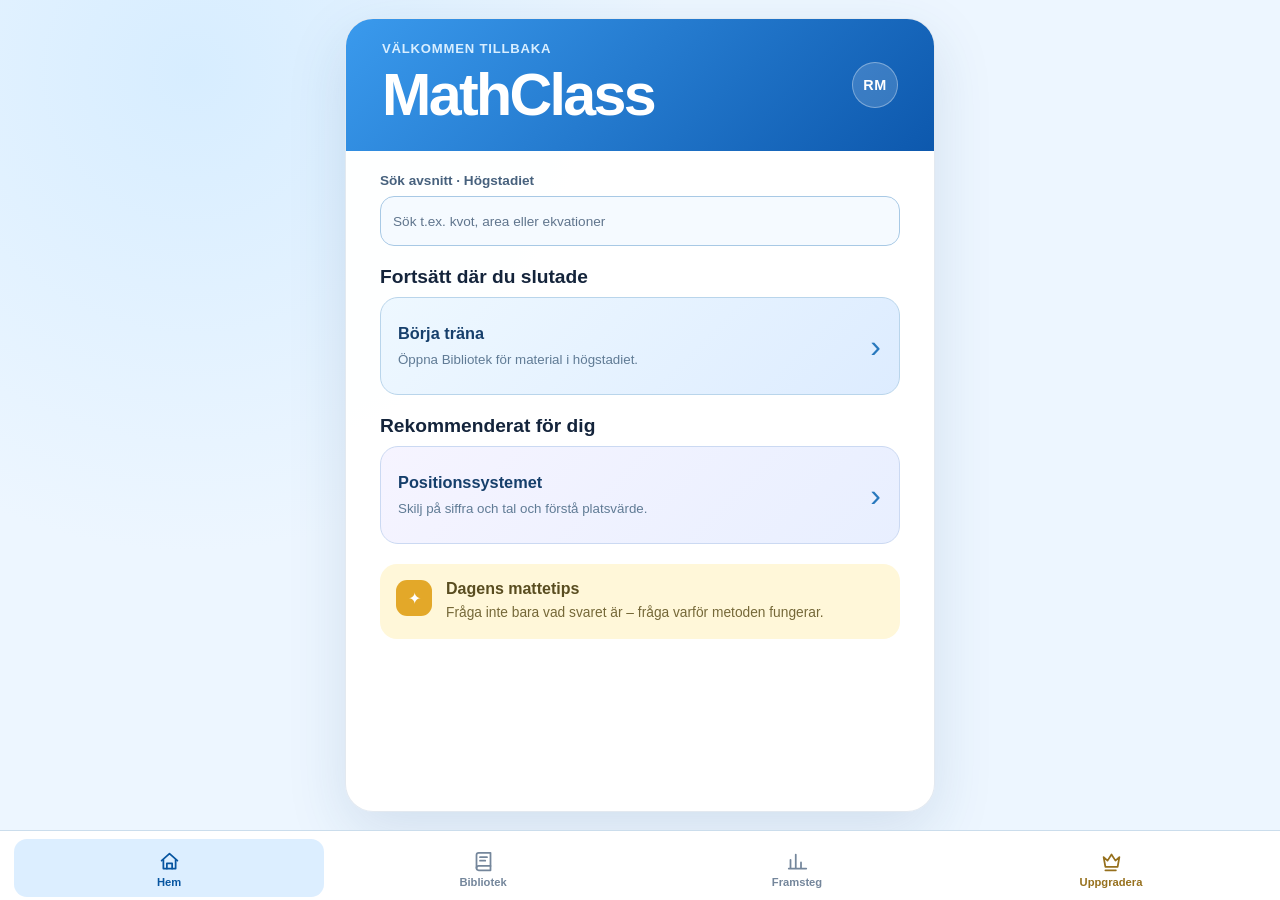
==== commit c52a503c: "mathclass 0.9.1" ====
--- a/index.html
+++ b/index.html
@@ -2,179 +2,219 @@
 <html lang="sv">
   <head>
     <meta charset="UTF-8" />
-    <meta name="viewport" content="width=device-width, initial-scale=1, maximum-scale=1, user-scalable=no, viewport-fit=cover" />
-    <meta name="theme-color" content="#f6f3ed" />
+    <meta name="viewport" content="width=device-width, initial-scale=1.0, viewport-fit=cover" />
+    <meta name="theme-color" content="#176fc6" />
     <meta name="apple-mobile-web-app-capable" content="yes" />
     <meta name="apple-mobile-web-app-status-bar-style" content="default" />
-    <meta name="apple-mobile-web-app-title" content="Social Circle" />
-    <meta name="description" content="Planera ditt sociala liv på ett lugnt och överskådligt sätt." />
+    <meta name="apple-mobile-web-app-title" content="MathClass" />
+    <meta name="description" content="Träna matematik på flera olika sätt." />
+    <title>MathClass</title>
     <link rel="manifest" href="manifest.webmanifest" />
-    <link rel="icon" href="icons/social-circle.svg" type="image/svg+xml" />
-    <link rel="apple-touch-icon" href="icons/apple-touch-icon.png" />
-    <link rel="stylesheet" href="css/style.css?v=2.5.0" />
-    <title>Social Circle</title>
+    <link rel="icon" href="assets/icon.svg" type="image/svg+xml" />
+    <link rel="apple-touch-icon" href="assets/apple-touch-icon.png" />
+    <link rel="stylesheet" href="css/style.css" />
+    <script src="js/app.js" defer></script>
   </head>
   <body>
-    <div class="splash-screen" id="splash-screen" aria-hidden="true"><div class="splash-logo"><span></span><span></span><span></span></div><strong>Social Circle</strong><small>Planera livet tillsammans</small></div>
-    <div class="app-shell">
-      <header class="topbar">
-        <a class="brand" href="#today" aria-label="Social Circle – Today">
-          <span class="brand-mark" aria-hidden="true">
-            <span></span><span></span><span></span>
-          </span>
-          <span>Social Circle</span>
-        </a>
-        <button class="profile-button" id="open-settings" type="button" aria-label="Öppna allmänna inställningar">RM</button>
-        <button class="page-settings-button" id="open-page-settings" type="button" aria-label="Öppna sidans inställningar" hidden>⚙</button>
-      </header>
-
-      <main id="app" tabindex="-1">
-        <section class="view is-active" data-view="today" aria-labelledby="today-title">
-          <div class="date-row">
+    <div class="splash-screen" id="splash-screen" aria-hidden="true">
+      <div class="splash-content">
+        <img src="assets/icon.svg" alt="" />
+        <p>MathClass</p>
+        <span>Lär dig matematik steg för steg</span>
+      </div>
+    </div>
+
+    <main class="app-shell">
+      <section class="screen is-active" id="home-screen" aria-labelledby="home-heading">
+        <div class="page-card home-card">
+          <header class="home-banner">
             <div>
-              <p class="eyebrow" id="today-date">Idag</p>
-              <h1 id="today-title">Today</h1>
+              <p>Välkommen tillbaka</p>
+              <h1 id="home-heading" tabindex="-1">MathClass</h1>
             </div>
-            <button class="round-button" type="button" aria-label="Lägg till en plan" data-add-plan>
-              <svg viewBox="0 0 24 24" aria-hidden="true"><path d="M12 5v14M5 12h14" /></svg>
-            </button>
-          </div>
-
-          <article class="daily-note">
-            <span class="note-icon" aria-hidden="true">☀</span>
-            <div>
-              <p class="eyebrow">Dagens tanke</p>
-              <p>Små stunder räknas. Vem skulle du må bra av att höra av dig till idag?</p>
-            </div>
-          </article>
-
-          <div class="section-heading">
-            <h2>Dina planer</h2>
-            <span class="count" id="plan-count">0 planer</span>
-          </div>
-
-          <div class="empty-state" id="empty-state">
-            <div class="orbit" aria-hidden="true"><span>♡</span></div>
-            <h3>En öppen dag</h3>
-            <p>Du har inget planerat ännu. Lägg till något litet att se fram emot.</p>
-            <button class="primary-button" type="button" data-add-plan>Lägg till en plan</button>
-          </div>
-
-          <div class="plan-list" id="plan-list" aria-live="polite"></div>
-          <section class="today-balance" aria-labelledby="today-balance-title"><div class="balance-heading"><div><p class="eyebrow">Dagens rytm</p><h2 id="today-balance-title">Balans idag</h2></div><span id="today-booking-count">0 bokningar</span></div><div class="today-balance-grid"><div><span>Aktivitet</span><strong id="today-activity-label">Saknas</strong></div><div><span>Socialt</span><strong id="today-social-label">Saknas</strong></div><div><span>Miljö</span><strong id="today-environment-label">Ingen data</strong></div></div><p id="today-balance-advice">Du har en öppen dag.</p><div class="balance-quick-actions"><button class="secondary-button outlined" id="quick-add-activity" type="button">+ Aktivitet</button><button class="secondary-button outlined" id="quick-add-social" type="button">+ Social plan</button></div></section>
-        </section>
-
-        <section class="view" data-view="people" aria-labelledby="people-title">
-          <div class="page-heading"><div><p class="eyebrow">Dina relationer</p><h1 id="people-title">People</h1></div><button class="round-button" id="add-relationship" type="button" aria-label="Lägg till person"><svg viewBox="0 0 24 24" aria-hidden="true"><path d="M12 5v14M5 12h14" /></svg></button></div>
-          <p class="intro">Samla människorna du bryr dig om och håll kontakten levande.</p>
-          <input class="section-search" id="people-search" type="search" placeholder="Sök namn, grupp eller intresse" aria-label="Sök personer" />
-          <div class="segmented" id="relationship-tabs"><button class="is-active" data-mode="people">Personer</button><button data-mode="circles">Cirklar</button></div>
-          <div id="people-panel"><div class="filter-row" id="people-filters" aria-label="Filtrera personer"><button class="filter-chip is-active" data-group="Alla">Alla</button><button class="filter-chip" data-group="Vänner">Vänner</button><button class="filter-chip" data-group="Familj">Familj</button><button class="filter-chip" data-group="Jobb">Jobb</button></div><div class="people-list" id="people-list" aria-live="polite"></div><div class="mini-empty" id="people-empty"><span>♡</span><h2>Din cirkel börjar här</h2><p>Lägg till den första personen som du vill hålla kontakten med.</p><button class="primary-button" data-open="person-dialog">Lägg till person</button></div></div>
-          <div id="circles-panel" hidden><p class="panel-help">Cirklar samlar flera personer, till exempel familjen, löpargruppen eller gamla kollegor.</p><div class="people-list" id="circles-list"></div><div class="mini-empty" id="circles-empty"><span>◯</span><h2>Skapa din första cirkel</h2><p>En person kan vara med i flera cirklar samtidigt.</p><button class="primary-button" data-open="circle-dialog">Skapa cirkel</button></div></div>
-        </section>
-
-        <section class="view" data-view="calendar" aria-labelledby="calendar-title">
-          <div class="page-heading"><div><p class="eyebrow">Överblick</p><h1 id="calendar-title">Calendar</h1></div><button class="round-button" type="button" aria-label="Lägg till plan" data-add-plan><svg viewBox="0 0 24 24" aria-hidden="true"><path d="M12 5v14M5 12h14" /></svg></button></div>
-          <p class="intro">Se hur ditt sociala liv får plats bland veckans alla dagar.</p>
-          <div class="calendar-modes" id="calendar-modes"><button data-calendar-mode="3">3 dagar</button><button data-calendar-mode="7">Vecka</button><button data-calendar-mode="14">2 veckor</button><button class="is-active" data-calendar-mode="month">Månad</button></div><details class="calendar-aspects"><summary><span><b>Visa i kalendern</b><small>Välj vilka typer av information som syns</small></span><span class="disclosure" aria-hidden="true">⌄</span></summary><div><label class="calendar-routine-toggle"><input id="show-calendar-routines" type="checkbox" checked /><span><b>Rutiner</b><small>Visa återkommande vardagsrutiner</small></span></label><label class="calendar-routine-toggle"><input id="show-calendar-birthdays" type="checkbox" checked /><span><b>Födelsedagar</b><small>Visa sparade födelsedagar</small></span></label></div></details>
-          <div class="calendar-card"><div class="calendar-toolbar"><button id="prev-month" aria-label="Föregående månad">‹</button><h2 id="month-label"></h2><button id="next-month" aria-label="Nästa månad">›</button></div><div class="calendar-weekdays" aria-hidden="true"><span>Mån</span><span>Tis</span><span>Ons</span><span>Tor</span><span>Fre</span><span>Lör</span><span>Sön</span></div><div class="calendar-grid" id="calendar-grid"></div></div>
-          <details class="calendar-agenda" open><summary><span><b>Bokningslista</b><small id="calendar-agenda-summary">Vald dag</small></span><span class="disclosure" aria-hidden="true">⌄</span></summary><div class="calendar-agenda-body"><div class="segmented" id="calendar-agenda-tabs"><button class="is-active" data-agenda-mode="day">Dag</button><button data-agenda-mode="week">Vecka</button></div><div class="section-heading"><h2 id="selected-date-label">Vald dag</h2><button class="text-button" data-add-plan>+ Ny plan</button></div><div class="plan-list" id="calendar-plans"></div><div class="mini-empty compact" id="calendar-empty"><p>Inga planer under perioden.</p></div></div></details>
-          <section class="week-balance" aria-labelledby="week-balance-title"><div class="balance-heading"><div><p class="eyebrow" id="week-balance-period">Vald vecka</p><h2 id="week-balance-title">Det här innehåller veckan</h2></div><span id="week-booking-count">0 bokningar</span></div><div class="balance-metric"><div><span>Sociala bokningar</span><strong id="social-score-label">Ingen data</strong></div><div class="balance-track"><span id="social-score-bar"></span></div></div><div class="balance-metric"><div><span>Aktiva och lugna bokningar</span><strong id="activity-score-label">Ingen data</strong></div><div class="balance-track activity-track"><span id="activity-score-bar"></span></div></div><div class="balance-metric"><div><span>Inomhus och utomhus</span><strong id="environment-score-label">Ingen data</strong></div><div class="environment-split"><span id="indoor-share"></span><span id="outdoor-share"></span></div></div><p class="balance-advice" id="week-balance-advice">Lägg till aktiviteter med nivåer för att se veckans innehåll.</p></section>
-        </section>
-
-        <section class="view" data-view="activities" aria-labelledby="activities-title">
-          <div class="page-heading"><div><p class="eyebrow">Saker att göra</p><h1 id="activities-title">Activities</h1></div><button class="round-button" id="add-activity-content" type="button" aria-label="Lägg till aktivitet"><svg viewBox="0 0 24 24" aria-hidden="true"><path d="M12 5v14M5 12h14" /></svg></button></div>
-          <p class="intro">Samla idéer, evenemang, mål och sådant du vill uppleva tillsammans.</p>
-          <input class="section-search" id="content-search" type="search" placeholder="Sök i hela biblioteket" aria-label="Sök i Activities" />
-          <div class="segmented activity-tabs" id="activity-tabs"><button class="is-active" data-content-mode="activities">Aktiviteter</button><button data-content-mode="bundles">Evenemang</button><button data-content-mode="places">Platser</button><button data-content-mode="goals">Mål</button><button data-content-mode="projects">Projekt</button><button data-content-mode="trips">Resor</button></div>
-          <div class="view-switch" id="activity-view-switch" aria-label="Visning"><button class="is-active" data-activity-view="grid">Kort</button><button data-activity-view="list">Lista</button><button data-activity-view="compact">Kompakt</button></div>
-          <div id="activities-panel"><button class="filter-toggle-button" id="toggle-activity-filters" type="button" aria-expanded="false">Filter</button><div id="activity-filter-panel" hidden><div class="filter-row" id="activity-filters"><button class="filter-chip is-active" data-activity-filter="all">Alla</button><button class="filter-chip" data-activity-filter="favorite">Favoriter</button></div><div class="activity-controls" aria-label="Filtrera och sortera aktiviteter"><select id="activity-category-filter" aria-label="Kategori"><option value="all">Alla kategorier</option></select><select id="activity-cost-filter" aria-label="Högsta kostnad"><option value="all">Alla priser</option><option value="0">Gratis</option><option value="100">Högst 100 kr</option><option value="250">Högst 250 kr</option><option value="500">Högst 500 kr</option><option value="1000">Högst 1 000 kr</option></select><select id="activity-environment-filter" aria-label="Miljö"><option value="all">Inne och ute</option><option value="indoor">Inomhus</option><option value="outdoor">Utomhus</option></select><select id="activity-sort" aria-label="Sortera"><option value="newest">Senast tillagd</option><option value="title">Namn A–Ö</option><option value="cost">Lägst kostnad</option><option value="duration">Kortast tid</option><option value="place">Plats A–Ö</option></select></div></div><div class="activity-grid" id="activity-grid"></div></div>
-          <div id="bundles-panel" hidden><p class="panel-help">Spara festivaler och andra arrangemang – eller bygg ett eget evenemang. Flerdagarsevenemang kan finnas i biblioteket innan du bokar ett besök.</p><div class="collection-list" id="bundle-list"></div><div class="mini-empty" id="bundle-empty"><span>✦</span><h2>Spara ett evenemang</h2><p>Lägg in en festival, utställning eller ett eget upplägg.</p><button class="primary-button" data-open="bundle-dialog">Skapa evenemang</button></div></div>
-          <div id="places-panel" hidden><p class="panel-help">Spara caféer, parker, restauranger och andra platser du vill besöka.</p><div class="place-controls"><select id="place-distance-filter" aria-label="Sökområde"><option value="all">Alla avstånd</option><option value="2">Inom 2 km</option><option value="5">Inom 5 km</option><option value="15">Inom 15 km</option><option value="50">Inom 50 km</option></select><select id="place-environment-filter" aria-label="Miljö"><option value="all">Inne och ute</option><option value="indoor">Inomhus</option><option value="outdoor">Utomhus</option></select></div><div class="collection-list" id="place-list"></div><div class="mini-empty" id="place-empty"><span>⌖</span><h2>Inga platser i sökområdet</h2><p>Lägg till en plats eller utöka sökområdet.</p><button class="primary-button" data-open="place-dialog">Lägg till plats</button></div></div>
-          <div id="goals-panel" hidden><p class="panel-help">Mål kan vara något du vill uppnå eller en riktning du vill fortsätta arbeta mot i en relation.</p><div class="collection-list" id="goal-list"></div><div class="mini-empty" id="goal-empty"><span>◎</span><h2>Inga mål ännu</h2><p>Skapa ett konkret mål eller ett långsiktigt strävansmål.</p></div></div>
-          <div id="projects-panel" hidden><p class="panel-help">Projekt är större saker som du vill skapa eller uppnå tillsammans med personer och cirklar.</p><div class="collection-list" id="project-list"></div><div class="mini-empty" id="project-empty"><span>◇</span><h2>Inga projekt ännu</h2><p>Samla nästa steg, deltagare och deadline på ett ställe.</p></div></div>
-          <div id="trips-panel" hidden><p class="panel-help">Resor beskriver förflyttningen: vart du ska, hur du tar dig dit, tid och kostnad.</p><div class="collection-list" id="trip-list"></div><div class="mini-empty" id="trip-empty"><span>→</span><h2>Inga resor ännu</h2><p>Planera en utflykt eller en längre resa.</p></div></div>
-        </section>
-
-        <section class="view settings-view" data-view="people-settings" aria-labelledby="people-settings-title"><button class="back-button" type="button" data-go="people">‹ <span>People</span></button><div class="page-heading"><div><p class="eyebrow">People</p><h1 id="people-settings-title">Inställningar</h1></div></div><p class="intro">Välj stöd för dina relationer.</p><label class="settings-toggle"><input id="enable-relationship-ideas" type="checkbox" /><span><b>Relationsidéer</b><small>Visa förslag utifrån relationstyp i personens detaljvy.</small></span></label></section>
-        <section class="view settings-view" data-view="calendar-settings" aria-labelledby="calendar-settings-title"><button class="back-button" type="button" data-go="calendar">‹ <span>Calendar</span></button><div class="page-heading"><div><p class="eyebrow">Calendar</p><h1 id="calendar-settings-title">Inställningar</h1></div></div><p class="intro">Välj vad kalendern visar.</p><label class="settings-toggle"><input id="calendar-settings-routines" type="checkbox" /><span><b>Visa rutiner</b><small>Visa återkommande rutiner i kalendern.</small></span></label><label class="settings-toggle"><input id="calendar-settings-birthdays" type="checkbox" /><span><b>Visa födelsedagar</b><small>Visa födelsedagar från People.</small></span></label></section>
-        <section class="view settings-view" data-view="activities-settings" aria-labelledby="activities-settings-title"><button class="back-button" type="button" data-go="activities">‹ <span>Activities</span></button><div class="page-heading"><div><p class="eyebrow">Activities</p><h1 id="activities-settings-title">Inställningar</h1></div></div><p class="intro">Lägg till färdiga bibliotek. Egna och tidigare tillagda poster behålls när ett paket stängs av.</p><label class="settings-toggle"><input id="enable-activity-pack" type="checkbox" /><span><b>Allmänt aktivitetspaket</b><small>Sex vardagsidéer för vänner och familj.</small></span></label><label class="settings-toggle"><input id="enable-children-pack" type="checkbox" /><span><b>Aktiviteter med barn</b><small>Lekfulla, kreativa och lugna saker att göra tillsammans.</small></span></label><label class="settings-toggle"><input id="enable-wife-pack" type="checkbox" /><span><b>Aktiviteter med sin fru</b><small>Idéer för kvalitetstid, samtal och gemensamma upplevelser.</small></span></label><label class="settings-toggle"><input id="enable-place-pack" type="checkbox" /><span><b>Platspaket</b><small>Exempel på olika typer av platser som kan inspirera planeringen.</small></span></label><label class="settings-toggle"><input id="enable-skane-pack" type="checkbox" /><span><b>Skånepaket</b><small>Aktiviteter och platser med inspiration från Skåne.</small></span></label><p class="panel-help" id="activity-pack-status" role="status"></p></section>
-        <section class="view settings-view" data-view="settings" aria-labelledby="settings-title">
-          <button class="back-button" type="button" data-go="today">‹ <span>Tillbaka</span></button>
-          <div class="page-heading"><div><p class="eyebrow">Meny</p><h1 id="settings-title">Settings</h1></div></div>
-          <p class="intro">Inställningar, lagring och information om Social Circle.</p>
-          <section class="version-card"><div><p class="eyebrow">Installerad version</p><strong id="app-version">—</strong></div><span class="version-check">✓</span></section>
-          <button class="settings-row" type="button" data-go="changelog"><span><b>Vad är nytt?</b><small>Se funktionerna som lagts till i varje version</small></span><span aria-hidden="true">›</span></button>
-          <h2 class="settings-section-title">Lagring</h2>
-          <section class="backup-card" aria-labelledby="backup-title"><div class="setting-icon" aria-hidden="true">↕</div><div><h3 id="backup-title">Säkerhetskopia</h3><p>Exportera allt till en JSON-fil eller återställ appen från en tidigare fil.</p></div><div class="backup-actions"><button class="primary-button" id="export-data" type="button">Exportera all data</button><button class="secondary-button outlined" id="import-data" type="button">Importera fil</button><input id="import-data-file" type="file" accept="application/json,.json" hidden /></div><div class="test-status" id="backup-status" role="status" aria-live="polite">Data ligger fortfarande i localStorage tills du exporterar en kopia.</div></section>
-          <section class="backup-card" aria-labelledby="markdown-import-title"><div class="setting-icon" aria-hidden="true">MD</div><div><h3 id="markdown-import-title">Massimport från Markdown</h3><p>Lägg till många personer, aktiviteter, platser och evenemang från en enda textfil.</p></div><div class="backup-actions"><button class="primary-button" id="import-markdown" type="button">Välj Markdown-fil</button><button class="secondary-button outlined" id="download-markdown-template" type="button">Hämta mall</button><input id="import-markdown-file" type="file" accept="text/markdown,text/plain,.md,.markdown,.txt" hidden /></div><div class="test-status" id="markdown-import-status" role="status" aria-live="polite">Importen lägger till nya poster och hoppar över namn som redan finns.</div></section>
-          <section class="file-test-card" aria-labelledby="file-test-title">
-            <div class="setting-icon" aria-hidden="true">↓</div>
-            <div><h3 id="file-test-title">Testa filåtkomst</h3><p>Välj en mapp och låt Social Circle skapa och läsa tillbaka en ofarlig Markdown-testfil.</p></div>
-            <dl class="test-details"><div><dt>Vald mapp</dt><dd id="selected-folder">Ingen mapp vald</dd></div><div><dt>Testfil</dt><dd>social-circle-test.md</dd></div></dl>
-            <div class="file-test-actions"><button class="secondary-button outlined" id="choose-folder" type="button">Välj mapp</button><button class="primary-button" id="write-test-file" type="button" disabled>Testskriv fil</button></div>
-            <div class="test-status" id="file-test-status" role="status" aria-live="polite">Din vanliga appdata ligger fortfarande bara i webbläsaren.</div>
+            <button class="profile-button" id="open-profile" type="button" aria-label="Öppna profil och inställningar">RM</button>
+          </header>
+
+          <div class="home-content">
+            <form class="section-search" id="home-search-form" role="search" aria-labelledby="home-search-label">
+              <label id="home-search-label" for="home-search">Sök avsnitt</label>
+              <div class="search-field"><input id="home-search" type="search" placeholder="Sök t.ex. kvot, area eller ekvationer" autocomplete="off" aria-controls="home-search-results" /><button id="home-search-clear" type="button" aria-label="Rensa sökning" hidden>×</button></div>
+              <p class="search-status" id="home-search-status" role="status" hidden></p>
+              <div class="search-results" id="home-search-results" hidden></div>
+            </form>
+            <section class="home-section"><div class="section-heading"><h2>Fortsätt där du slutade</h2></div><button class="featured-card continue-card" id="continue-button" type="button"></button></section>
+            <section class="home-section"><div class="section-heading"><h2>Rekommenderat för dig</h2></div><button class="featured-card recommendation-card" id="recommendation-button" type="button"></button></section>
+            <aside class="wisdom-card"><span aria-hidden="true">✦</span><div><strong>Dagens mattetips</strong><p id="math-wisdom"></p></div></aside>
+          </div>
+        </div>
+      </section>
+
+      <section class="screen" id="subcategories-screen" aria-labelledby="subcategories-heading" hidden>
+        <div class="page-card inner-card">
+          <button class="back-button" id="back-from-subcategories" type="button" aria-label="Tillbaka till Bibliotek">←</button>
+          <p class="eyebrow" id="subcategories-eyebrow"></p>
+          <h1 id="subcategories-heading" tabindex="-1"></h1>
+          <p class="page-introduction" id="subcategories-introduction"></p>
+          <div class="topic-list" id="subcategory-list"></div>
+        </div>
+      </section>
+
+      <section class="screen" id="topics-screen" aria-labelledby="topics-heading" hidden>
+        <div class="page-card inner-card">
+          <button class="back-button" id="back-from-topics" type="button" aria-label="Tillbaka till hemskärmen">←</button>
+          <p class="eyebrow" id="topics-eyebrow"></p>
+          <h1 id="topics-heading" tabindex="-1"></h1>
+          <p class="page-introduction" id="topics-introduction"></p>
+          <div class="topic-list" id="topic-list"></div>
+          <div class="empty-state" id="topics-empty" hidden>
+            <strong>Materialet är på väg</strong>
+            <p>Vi bygger innehåll för den här nivån steg för steg.</p>
+          </div>
+        </div>
+      </section>
+
+      <section class="screen" id="mode-screen" aria-labelledby="mode-heading" hidden>
+        <div class="page-card inner-card mode-card">
+          <button class="back-button" id="back-from-modes" type="button" aria-label="Tillbaka till momenten">←</button>
+          <p class="eyebrow" id="mode-eyebrow"></p>
+          <h1 id="mode-heading" tabindex="-1">Välj träningsläge</h1>
+          <p class="page-introduction" id="mode-introduction"></p>
+          <div class="mode-grid" id="mode-grid"></div>
+        </div>
+      </section>
+
+      <section class="screen practice-screen" id="quiz-screen" aria-labelledby="question-heading" hidden>
+        <div class="page-card quiz-card">
+          <button class="back-button" id="back-from-quiz" type="button" aria-label="Tillbaka till träningslägen">←</button>
+          <p class="eyebrow" id="mode-label"></p>
+          <p class="progress" id="question-progress"></p>
+          <h1 id="question-heading" tabindex="-1"></h1>
+          <div class="example" id="question-example"></div>
+          <p class="instruction" id="answer-instruction"></p>
+          <div class="answers" id="answers" role="group" aria-labelledby="answer-instruction"></div>
+
+          <div class="feedback" id="feedback" aria-live="polite" hidden>
+            <h2 id="feedback-heading"></h2>
+            <p id="feedback-message"></p>
+            <button class="primary-button" id="explanation-button" type="button" hidden>Visa förklaring</button>
+            <button class="success-button" id="next-question-button" type="button" hidden>Nästa uppgift</button>
+          </div>
+
+          <div class="explanation" id="explanation" hidden>
+            <h2>Så kan du tänka</h2>
+            <p id="explanation-message"></p>
+          </div>
+          <p class="swipe-hint">Svep upp eller ned för nästa uppgift</p>
+        </div>
+      </section>
+
+      <section class="screen practice-screen" id="walkthrough-screen" aria-labelledby="walkthrough-heading" hidden>
+        <div class="page-card quiz-card walkthrough-card">
+          <button class="back-button" id="back-from-walkthrough" type="button" aria-label="Tillbaka till träningslägen">←</button>
+          <p class="eyebrow">Genomgång</p>
+          <p class="progress" id="walkthrough-progress"></p>
+          <h1 id="walkthrough-heading" tabindex="-1"></h1>
+          <div class="example" id="walkthrough-example"></div>
+          <p class="walkthrough-text" id="walkthrough-text"></p>
+          <div class="explanation" id="extra-explanation" aria-live="polite" hidden></div>
+          <div class="walkthrough-actions">
+            <button class="secondary-button" id="previous-step" type="button">Föregående</button>
+            <button class="primary-button" id="more-explanation" type="button">Förklara mer</button>
+            <button class="success-button" id="next-step" type="button">Nästa</button>
+          </div>
+        </div>
+      </section>
+
+      <section class="screen" id="progress-screen" aria-labelledby="progress-heading" hidden>
+        <div class="page-card dashboard-card">
+          <header class="small-banner">
+            <p>Din utveckling</p>
+            <h1 id="progress-heading" tabindex="-1">Framsteg</h1>
+          </header>
+          <p class="dashboard-level" id="progress-level"></p>
+          <div class="stats-grid">
+            <article><strong id="attempt-count">0</strong><span>Svar</span></article>
+            <article><strong id="correct-count">0</strong><span>Rätt</span></article>
+            <article><strong id="accuracy-count">0 %</strong><span>Träffsäkerhet</span></article>
+          </div>
+          <section class="progress-panel">
+            <h2>Senaste träningen</h2>
+            <p id="latest-progress">När du börjar träna visas dina resultat här.</p>
           </section>
-          <p class="privacy-note">Testet flyttar inte personer, planer eller aktiviteter. Mappåtkomsten gäller bara under den här öppna sessionen.</p>
-          <section class="danger-zone"><div><h3>Töm lokal data</h3><p>Tar bort personer, planer, historik, aktiviteter, evenemang och platser från den här webbläsaren.</p></div><button class="danger-button" id="clear-local-data" type="button">Töm localStorage</button></section>
-        </section>
-
-        <section class="view settings-view" data-view="changelog" aria-labelledby="changelog-title">
-          <button class="back-button" type="button" data-go="settings">‹ <span>Settings</span></button>
-          <div class="page-heading"><div><p class="eyebrow">Versionshistorik</p><h1 id="changelog-title">What’s new</h1></div></div>
-          <p class="intro">Här ser du vad som har förändrats i Social Circle.</p>
-          <div class="release-list" id="release-list"></div>
-        </section>
-      </main>
-
-      <nav class="bottom-nav" aria-label="Huvudmeny">
-        <a href="#today" data-nav="today" class="is-active" aria-current="page">
-          <svg viewBox="0 0 24 24" aria-hidden="true"><path d="M4 10.5 12 4l8 6.5V20H4z"/><path d="M9.5 20v-6h5v6"/></svg><span>Today</span>
-        </a>
-        <a href="#people" data-nav="people">
-          <svg viewBox="0 0 24 24" aria-hidden="true"><circle cx="9" cy="8" r="3"/><path d="M3.5 19c.4-3.5 2.2-5.5 5.5-5.5s5.1 2 5.5 5.5"/><circle cx="17.5" cy="9" r="2.2"/><path d="M15.5 14.5c3.2-.8 5 1 5 4.5"/></svg><span>People</span>
-        </a>
-        <a href="#calendar" data-nav="calendar">
-          <svg viewBox="0 0 24 24" aria-hidden="true"><rect x="3.5" y="5.5" width="17" height="15" rx="2"/><path d="M8 3v5M16 3v5M3.5 10h17"/></svg><span>Calendar</span>
-        </a>
-        <a href="#activities" data-nav="activities">
-          <svg viewBox="0 0 24 24" aria-hidden="true"><path d="M7 4h10l3 6-8 10L4 10z"/><path d="M4 10h16M9 4l3 6 3-6"/></svg><span>Activities</span>
-        </a>
-      </nav>
-    </div>
-
-    <dialog id="plan-dialog">
-      <form method="dialog" id="plan-form">
-        <input type="hidden" name="id" /><input type="hidden" name="bundleId" /><div class="dialog-heading"><div><p class="eyebrow">Social Circle</p><h2 id="plan-dialog-title">Lägg till en plan</h2></div><button class="close-button" value="cancel" aria-label="Stäng">×</button></div>
-        <label>Vad vill du göra?<input id="plan-title" name="title" placeholder="Till exempel: Fika med Anna" required maxlength="60" /></label>
-        <div class="form-pair"><label>Vilken dag?<input id="plan-date" name="date" type="date" required /></label><label>När?<input id="plan-time" name="time" type="time" value="18:00" required /></label></div>
-        <div class="picker-field"><label for="plan-activity-search">Aktivitet</label><input id="plan-activity-search" type="search" placeholder="Sök aktivitet" autocomplete="off" /><input name="activityId" type="hidden" /><div class="picker-results" id="plan-activity-results"></div><button class="picker-create" id="quick-create-activity" type="button">+ Skapa ny aktivitet</button></div>
-        <div class="picker-field"><label for="plan-place-search">Plats</label><input id="plan-place-search" type="search" placeholder="Sök plats" autocomplete="off" /><input name="placeId" type="hidden" /><div class="picker-results" id="plan-place-results" hidden></div><button class="picker-create" id="quick-create-place" type="button">+ Skapa ny plats</button></div>
-        <label>Stadie<select name="status"><option value="planning">Planering</option><option value="scheduled">Schemalagt</option><option value="completed">Gjort</option></select></label>
-        <label class="toggle-row"><input name="isRoutine" type="checkbox" /><span><b>Detta är en rutin</b><small>Rutiner kan döljas eller visas i kalendern.</small></span></label>
-        <div class="form-pair"><label>Upprepa<select name="recurrence"><option value="none">Upprepas inte</option><option value="daily">Varje dag</option><option value="weekly">Varje vecka</option><option value="biweekly">Varannan vecka</option><option value="monthly">Varje månad</option><option value="custom">Anpassat veckoschema</option></select></label><label id="recurrence-end-label" hidden>Till och med<input name="recurrenceEnd" type="date" /></label></div><fieldset id="custom-weekdays" hidden><legend>Upprepa dessa dagar</legend><div class="weekday-picker"><label><input type="checkbox" name="weekdays" value="1" /><span>Mån</span></label><label><input type="checkbox" name="weekdays" value="2" /><span>Tis</span></label><label><input type="checkbox" name="weekdays" value="3" /><span>Ons</span></label><label><input type="checkbox" name="weekdays" value="4" /><span>Tor</span></label><label><input type="checkbox" name="weekdays" value="5" /><span>Fre</span></label><label><input type="checkbox" name="weekdays" value="6" /><span>Lör</span></label><label><input type="checkbox" name="weekdays" value="0" /><span>Sön</span></label></div></fieldset>
-        <fieldset><legend>Med personer</legend><input class="picker-search" id="plan-people-search" type="search" placeholder="Sök personer" autocomplete="off" /><div class="check-grid picker-checks" id="plan-people"></div><button class="picker-create" id="quick-create-person" type="button">+ Lägg till ny person</button></fieldset>
-        <fieldset><legend>Med cirklar</legend><input class="picker-search" id="plan-circles-search" type="search" placeholder="Sök cirklar" autocomplete="off" /><div class="check-grid picker-checks" id="plan-circles"></div><button class="picker-create" id="quick-create-circle" type="button">+ Skapa ny cirkel</button></fieldset>
-        <label>Anteckning<textarea name="notes" placeholder="Något att komma ihåg?" maxlength="500"></textarea></label>
-        <div class="dialog-actions"><button class="secondary-button" value="cancel">Avbryt</button><button class="primary-button" value="default">Spara plan</button></div>
-      </form>
-    </dialog>
-    <dialog id="person-dialog"><form method="dialog" id="person-form"><input type="hidden" name="id" /><div class="dialog-heading"><div><p class="eyebrow">People</p><h2 id="person-dialog-title">Ny person</h2></div><button class="close-button" value="cancel" aria-label="Stäng">×</button></div><label>Namn<input name="name" placeholder="Till exempel: Anna Larsson" required maxlength="50" /></label><label>Grupp<select name="group"><option>Vänner</option><option>Familj</option><option>Jobb</option><option>Övrigt</option></select></label><label>Intressen<input name="interests" placeholder="Till exempel: konst, löpning, matlagning" maxlength="240" /><small class="field-hint">Separera flera intressen med kommatecken.</small></label><label>Jobb eller sysselsättning<input name="job" placeholder="Till exempel: Lärare på Stadsskolan" maxlength="120" /></label><label>Adress<input name="address" placeholder="Gatuadress, ort eller område" maxlength="180" /></label><div class="form-pair"><label>Telefon<input name="phone" type="tel" inputmode="tel" placeholder="Telefonnummer" maxlength="40" /></label><label>E-post<input name="email" type="email" inputmode="email" placeholder="namn@exempel.se" maxlength="120" /></label></div><label>Födelsedag<input name="birthday" type="date" /></label><fieldset><legend>Cirklar</legend><div class="check-grid" id="person-circles"></div></fieldset><label>Hur ofta vill du höras?<select name="frequency"><option value="7">Varje vecka</option><option value="14">Varannan vecka</option><option value="30">Varje månad</option><option value="90">Några gånger per år</option></select></label><label class="toggle-row"><input name="showProfileDetails" type="checkbox" checked /><span><b>Visa personuppgifter</b><small>Kan även fällas ihop direkt i personvyn.</small></span></label><details class="form-details"><summary>Relationsbild</summary><label>Det som fungerar bra<textarea name="strengths" maxlength="600"></textarea></label><label>Utmaningar eller konflikter<textarea name="challenges" maxlength="600"></textarea></label><label>Behov och önskemål<textarea name="needs" maxlength="600"></textarea></label><label>Gränser<textarea name="boundaries" maxlength="600"></textarea></label><label>Pågående frågor<textarea name="relationshipQuestions" maxlength="600"></textarea></label><label>Uppskattning<textarea name="appreciation" maxlength="600"></textarea></label></details><label>Anteckning<textarea name="notes" placeholder="Till exempel något att följa upp" maxlength="500"></textarea></label><div class="dialog-actions"><button class="secondary-button" value="cancel">Avbryt</button><button class="primary-button" value="default">Spara person</button></div></form></dialog>
-    <dialog id="circle-dialog"><form method="dialog" id="circle-form"><input type="hidden" name="id" /><div class="dialog-heading"><div><p class="eyebrow">Circles</p><h2 id="circle-dialog-title">Ny cirkel</h2></div><button class="close-button" value="cancel" aria-label="Stäng">×</button></div><label>Namn<input name="name" placeholder="Till exempel: Bokklubben" required maxlength="50" /></label><fieldset><legend>Personer i cirkeln</legend><div class="check-grid" id="circle-people"></div></fieldset><details class="form-details"><summary>Relationsbild</summary><label>Det som fungerar bra<textarea name="strengths" maxlength="600"></textarea></label><label>Utmaningar eller konflikter<textarea name="challenges" maxlength="600"></textarea></label><label>Behov och önskemål<textarea name="needs" maxlength="600"></textarea></label><label>Gränser<textarea name="boundaries" maxlength="600"></textarea></label><label>Pågående frågor<textarea name="relationshipQuestions" maxlength="600"></textarea></label><label>Uppskattning<textarea name="appreciation" maxlength="600"></textarea></label></details><label>Anteckning<textarea name="notes" placeholder="Vad förenar den här cirkeln?" maxlength="300"></textarea></label><div class="dialog-actions"><button class="secondary-button" value="cancel">Avbryt</button><button class="primary-button" value="default">Spara cirkel</button></div></form></dialog>
-    <dialog id="activity-dialog"><form method="dialog" id="activity-form"><input type="hidden" name="id" /><div class="dialog-heading"><div><p class="eyebrow">Activities</p><h2 id="activity-dialog-title">Ny idé</h2></div><button class="close-button" value="cancel" aria-label="Stäng">×</button></div><label>Aktivitet<input name="title" placeholder="Till exempel: Besöka ett museum" required maxlength="60" /></label><label>Taggar eller kategorier<input name="tags" list="activity-category-suggestions" placeholder="Kultur, underhållning, spänning" required maxlength="240" /><small class="field-hint">Separera flera taggar med kommatecken.</small></label><div class="form-pair"><label>Ungefärlig kostnad<input name="estimatedCost" type="number" inputmode="decimal" min="0" max="100000" step="1" placeholder="0" /><small class="field-hint">Kronor per person</small></label><label>Tid<select name="duration"><option value="30">30 min</option><option value="60">1 timme</option><option value="120">2 timmar</option><option value="240">Halvdag</option><option value="480">Heldag</option></select></label></div><div class="form-pair"><label>Aktivitetsnivå<select name="activityLevel"><option value="0">Mycket lugn</option><option value="1">Lugn</option><option value="2">Måttlig</option><option value="3">Ansträngande</option></select></label><label>Social nivå<select name="socialLevel"><option value="0">Ensam aktivitet</option><option value="1">Lite social</option><option value="2">Social</option><option value="3">Mycket social</option></select></label></div><fieldset><legend>Miljö</legend><div class="check-grid"><label class="check-option"><input type="checkbox" name="environments" value="indoor" /><span>Inomhus</span></label><label class="check-option"><input type="checkbox" name="environments" value="outdoor" /><span>Utomhus</span></label></div></fieldset><label>Plats<input name="place" placeholder="Till exempel: Hemma eller Södermalm" maxlength="60" /></label><div class="dialog-actions"><button class="secondary-button" value="cancel">Avbryt</button><button class="primary-button" value="default">Spara idé</button></div></form></dialog>
-    <dialog id="bundle-dialog"><form method="dialog" id="bundle-form"><input type="hidden" name="id" /><input type="hidden" name="placeId" /><div class="dialog-heading"><div><p class="eyebrow">Evenemang</p><h2 id="bundle-dialog-title">Nytt evenemang</h2></div><button class="close-button" value="cancel" aria-label="Stäng">×</button></div><label>Namn<input name="name" placeholder="Till exempel: Way Out West" required maxlength="70" /></label><label>Typ<select name="eventType"><option value="external">Publikt evenemang</option><option value="own">Eget evenemang</option></select></label><div class="form-pair"><label>Startdatum<input name="startDate" type="date" /></label><label>Slutdatum<input name="endDate" type="date" /></label></div><label>Arrangör<input name="organizer" placeholder="Till exempel: Kulturhuset" maxlength="120" /></label><label>Webbsida eller biljetter<input name="website" type="url" placeholder="https://…" maxlength="240" /></label><div class="form-pair"><label>Ungefärlig kostnad<input name="estimatedCost" type="number" inputmode="decimal" min="0" step="1" placeholder="0" /></label><label>Status<select name="status"><option value="idea">Intressant</option><option value="planning">Planerar besök</option><option value="booked">Bokat</option><option value="past">Avslutat</option></select></label></div><label>Taggar eller kategorier<input name="tags" placeholder="Kultur, musik, festival" maxlength="240" /><small class="field-hint">Separera flera taggar med kommatecken.</small></label><fieldset><legend>Aktiviteter på evenemanget</legend><input class="picker-search" id="bundle-activity-search" type="search" placeholder="Sök aktiviteter" autocomplete="off" /><div class="check-grid picker-checks" id="bundle-activities"></div><button class="picker-create" id="bundle-create-activity" type="button">+ Skapa ny aktivitet</button></fieldset><div class="picker-field"><label for="bundle-place-search">Plats</label><input id="bundle-place-search" type="search" placeholder="Sök plats" autocomplete="off" /><div class="picker-results" id="bundle-place-results"></div><button class="picker-create" id="bundle-create-place" type="button">+ Skapa ny plats</button></div><label>Anteckning<textarea name="notes" placeholder="Program, upplägg eller något att komma ihåg" maxlength="700"></textarea></label><div class="dialog-actions"><button class="secondary-button" value="cancel">Avbryt</button><button class="primary-button" value="default">Spara evenemang</button></div></form></dialog>
-    <dialog id="place-dialog"><form method="dialog" id="place-form"><input type="hidden" name="id" /><div class="dialog-heading"><div><p class="eyebrow">Platser</p><h2 id="place-dialog-title">Ny plats</h2></div><button class="close-button" value="cancel" aria-label="Stäng">×</button></div><label>Namn<input name="name" placeholder="Till exempel: Rosendals trädgård" required maxlength="70" /></label><label>Adress eller område<input name="address" placeholder="Till exempel: Djurgården, Stockholm" maxlength="120" /></label><label>Taggar eller kategorier<input name="tags" list="place-category-suggestions" placeholder="Kultur, utflykt, lugnt" required maxlength="240" /><small class="field-hint">Separera flera taggar med kommatecken.</small></label><div class="form-pair"><label>Uppskattat avstånd<input name="distanceKm" type="number" inputmode="decimal" min="0" max="10000" step="0.1" placeholder="5" /><small class="field-hint">Kilometer</small></label><label>Restid dit<input name="travelMinutes" type="number" inputmode="numeric" min="0" max="10000" step="1" placeholder="20" /><small class="field-hint">Minuter</small></label></div><fieldset><legend>Miljö</legend><div class="check-grid"><label class="check-option"><input type="checkbox" name="environments" value="indoor" /><span>Inomhus</span></label><label class="check-option"><input type="checkbox" name="environments" value="outdoor" /><span>Utomhus</span></label></div></fieldset><label>Anteckning<textarea name="notes" placeholder="Varför vill du besöka platsen?" maxlength="500"></textarea></label><div class="dialog-actions"><button class="secondary-button" value="cancel">Avbryt</button><button class="primary-button" value="default">Spara plats</button></div></form></dialog>
-
-    <dialog id="library-dialog"><form method="dialog" id="library-form"><input type="hidden" name="id" /><input type="hidden" name="kind" /><div class="dialog-heading"><div><p class="eyebrow" id="library-eyebrow">Activities</p><h2 id="library-dialog-title">Ny post</h2></div><button class="close-button" value="cancel" aria-label="Stäng">×</button></div><label>Namn<input name="name" required maxlength="100" /></label><div id="goal-fields"><label>Typ av mål<select name="goalType"><option value="aspiration">Strävansmål</option><option value="outcome">Konkret mål</option></select></label><label>Varför är målet viktigt?<textarea name="why" maxlength="500"></textarea></label><label>Nästa steg<input name="nextStep" maxlength="180" /></label></div><div id="project-fields"><div class="form-pair"><label>Status<select name="projectStatus"><option value="idea">Idé</option><option value="active">Pågår</option><option value="paused">Pausat</option><option value="completed">Klart</option></select></label><label>Deadline<input name="deadline" type="date" /></label></div><label>Nästa steg<input name="projectNextStep" maxlength="180" /></label></div><div id="trip-fields"><div class="form-pair"><label>Från<input name="origin" maxlength="100" /></label><label>Till<input name="destination" maxlength="100" /></label></div><div class="form-pair"><label>Avresa<input name="departure" type="datetime-local" /></label><label>Ankomst<input name="arrival" type="datetime-local" /></label></div><div class="form-pair"><label>Transportmedel<select name="transport"><option>Tåg</option><option>Buss</option><option>Bil</option><option>Flyg</option><option>Cykel</option><option>Gång</option><option>Annat</option></select></label><label>Ungefärlig kostnad<input name="tripCost" type="number" inputmode="decimal" min="0" step="1" /></label></div><div class="form-pair"><label>Avstånd (km)<input name="distance" type="number" inputmode="decimal" min="0" step="0.1" /></label><label>Bokningsreferens<input name="bookingReference" maxlength="80" /></label></div></div><label>Taggar eller kategorier<input name="tags" placeholder="Till exempel: familj, kultur" maxlength="240" /></label><fieldset><legend>Personer</legend><div class="check-grid" id="library-people"></div></fieldset><fieldset><legend>Cirklar</legend><div class="check-grid" id="library-circles"></div></fieldset><label>Anteckning<textarea name="notes" maxlength="700"></textarea></label><div class="dialog-actions"><button class="secondary-button" value="cancel">Avbryt</button><button class="primary-button" value="default">Spara</button></div></form></dialog>
-    <dialog id="library-detail-dialog"><div class="entity-panel"><div class="dialog-heading"><div><p class="eyebrow" id="library-detail-type"></p><h2 id="library-detail-title"></h2></div><button class="close-button" type="button" data-close="library-detail-dialog" aria-label="Stäng">×</button></div><div class="entity-actions"><button class="primary-button" id="library-detail-action">Arbeta med</button><button class="secondary-button outlined" id="library-detail-edit">Redigera</button></div><section class="activity-detail" id="library-detail-info"></section></div></dialog>
-
-    <dialog id="entity-dialog"><div class="entity-panel"><div class="dialog-heading"><div><p class="eyebrow" id="entity-type">Person</p><h2 id="entity-title"></h2><p class="entity-subtitle" id="entity-subtitle"></p></div><button class="close-button" type="button" data-close="entity-dialog" aria-label="Stäng">×</button></div><div class="entity-actions"><button class="primary-button" id="plan-entity" hidden>Planera</button><button class="secondary-button outlined" id="edit-entity">Redigera</button><button class="secondary-button outlined" id="show-entity-history" hidden>Historik</button><button class="primary-button" id="log-for-entity">Logga händelse</button></div><section class="activity-detail" id="activity-detail" hidden></section><div class="segmented entity-tabs" id="entity-tabs"><button class="is-active" data-entity-tab="agenda">Agenda</button><button data-entity-tab="plans">Inbokat</button><button data-entity-tab="history">Historik</button></div><section id="agenda-panel"><form id="agenda-form" class="inline-form"><input name="text" aria-label="Ny agendapunkt" placeholder="Något ni ska prata om …" required maxlength="180" /><button class="primary-button">Lägg till</button></form><h3 class="list-title">Att prata om</h3><div id="agenda-active" class="agenda-list"></div><h3 class="list-title muted-title">Avbockat</h3><div id="agenda-history" class="agenda-list"></div></section><section id="entity-plans-panel" hidden><div id="entity-plans" class="history-list"></div><div class="mini-empty compact" id="entity-plans-empty"><p>Inget inbokat ännu.</p></div></section><section id="history-panel" hidden><section id="relationship-balance" class="relationship-balance" hidden></section><div id="entity-history" class="history-list"></div><div class="mini-empty compact" id="entity-history-empty"><p>Ingen gemensam historik ännu.</p></div></section></div></dialog>
-
-    <dialog id="relation-ideas-dialog"><div class="entity-panel"><div class="dialog-heading"><div><p class="eyebrow">Relationsbibliotek</p><h2 id="relation-ideas-title">Idéer</h2></div><button class="close-button" type="button" data-close="relation-ideas-dialog" aria-label="Stäng">×</button></div><p class="intro">Boka en idé direkt eller lägg till en egen för just den här personen.</p><form id="relation-idea-form" class="inline-form"><input name="text" aria-label="Ny relationsidé" placeholder="Lägg till en egen idé …" required maxlength="180" /><button class="primary-button">Lägg till</button></form><div id="relation-ideas-list" class="idea-list"></div></div></dialog>
-
-    <dialog id="event-dialog"><form method="dialog" id="event-form"><input type="hidden" name="id" /><div class="dialog-heading"><div><p class="eyebrow">Historik</p><h2>Logga en händelse</h2></div><button class="close-button" value="cancel" aria-label="Stäng">×</button></div><label>Vad hände?<input name="title" placeholder="Till exempel: Söndagspromenad" required maxlength="80" /></label><div class="form-pair"><label>Datum<input name="date" type="date" required /></label><label>Tid<input name="time" type="time" value="18:00" /></label></div><label>Aktivitet<select name="activityId" id="event-activity"><option value="">Ingen vald aktivitet</option></select></label><fieldset><legend>Personer</legend><div class="check-grid" id="event-people"></div></fieldset><fieldset><legend>Cirklar</legend><div class="check-grid" id="event-circles"></div></fieldset><label>Anteckning<textarea name="notes" placeholder="Tankar eller något du vill minnas" maxlength="700"></textarea></label><div class="dialog-actions"><button class="secondary-button" value="cancel">Avbryt</button><button class="primary-button" value="default">Spara i historiken</button></div></form></dialog>
-
-    <datalist id="activity-category-suggestions"><option value="Fika"></option><option value="Mat"></option><option value="Kultur"></option><option value="Träning"></option><option value="Natur"></option><option value="Spel"></option><option value="Återhämtning"></option></datalist><datalist id="place-category-suggestions"><option value="Café"></option><option value="Restaurang"></option><option value="Park"></option><option value="Kultur"></option><option value="Träning"></option><option value="Butik"></option><option value="Utflyktsmål"></option></datalist>
-    <script type="module" src="js/app.js?v=2.5.0"></script>
+        </div>
+      </section>
+
+      <section class="screen" id="library-screen" aria-labelledby="library-heading" hidden>
+        <div class="page-card dashboard-card">
+          <header class="small-banner library-banner">
+            <p>Utforska innehållet</p>
+            <h1 id="library-heading" tabindex="-1">Bibliotek</h1>
+          </header>
+          <div class="level-picker library-level-picker"><label for="level-select">Välj nivå</label><select id="level-select"><option value="high">Högstadiet</option><option value="middle">Mellanstadiet</option></select></div>
+          <form class="section-search" id="library-search-form" role="search" aria-labelledby="library-search-label">
+              <label id="library-search-label" for="library-search">Sök avsnitt</label>
+              <div class="search-field"><input id="library-search" type="search" placeholder="Sök t.ex. kvot, area eller ekvationer" autocomplete="off" aria-controls="library-search-results" /><button id="library-search-clear" type="button" aria-label="Rensa sökning" hidden>×</button></div>
+              <p class="search-status" id="library-search-status" role="status" hidden></p>
+              <div class="search-results" id="library-search-results" hidden></div>
+            </form>
+          <div class="section-heading library-heading"><h2>Matematikområden</h2><p id="library-level"></p></div>
+          <div class="category-grid library-category-grid" id="library-categories"></div>
+        </div>
+      </section>
+
+      <section class="screen" id="upgrade-screen" aria-labelledby="upgrade-heading" hidden>
+        <div class="page-card dashboard-card">
+          <header class="small-banner upgrade-banner">
+            <p>MathClass Pro</p>
+            <h1 id="upgrade-heading" tabindex="-1">Uppgradera</h1>
+          </header>
+          <section class="progress-panel pro-panel">
+            <h2>Mer träning, fler möjligheter</h2>
+            <p>Här kommer du senare att kunna läsa om Pro-versionen och genomföra ett köp.</p>
+          </section>
+          <ul class="pro-list">
+            <li>Fler moment och träningslägen</li>
+            <li>Fördjupad statistik över dina framsteg</li>
+            <li>Personliga rekommendationer</li>
+          </ul>
+          <button class="primary-button" type="button" disabled>Kommer snart</button>
+        </div>
+      </section>
+
+      <section class="screen" id="settings-screen" aria-labelledby="settings-heading" hidden>
+        <div class="page-card inner-card">
+          <button class="back-button" id="back-from-settings" type="button" aria-label="Tillbaka">←</button>
+          <p class="eyebrow">MathClass</p>
+          <h1 id="settings-heading" tabindex="-1">Profil &amp; inställningar</h1>
+          <div class="profile-summary"><span>RM</span><div><strong>Rikard Månsson</strong><small>Profilnamn och initialer kan anpassas senare.</small></div></div>
+          <div class="settings-row"><span>Version</span><strong>0.9.0 · Fler samband</strong></div>
+          <button class="list-button" id="open-updates" type="button"><span><strong>Uppdateringar</strong><small>Se vad som har lagts till</small></span><b>›</b></button>
+        </div>
+      </section>
+
+      <section class="screen" id="updates-screen" aria-labelledby="updates-heading" hidden>
+        <div class="page-card inner-card updates-card">
+          <button class="back-button" id="back-from-updates" type="button" aria-label="Tillbaka till inställningar">←</button>
+          <p class="eyebrow">MathClass</p>
+          <h1 id="updates-heading" tabindex="-1">Uppdateringar</h1>
+          <article class="release-note"><h2>Version 0.9.0 · Fler samband</h2><p>Fyra nya språkliga moment med 48 frågor och 12 genomgångssteg om negativa tal, skala och symmetri, återläggning samt variabler och uttryck.</p></article>
+          <article class="release-note"><h2>Version 0.8.0 · Ord och förståelse</h2><p>Sex nya språkliga moment med 72 frågor och 18 genomgångssteg: positionssystemet, avrundning, vinklar, bråk, diagram och problemlösning. Allt finns i Bibliotek och går att hitta via sökningen.</p></article>
+          <article class="release-note"><h2>Version 0.7.0 · Hitta rätt</h2><p>Nya underkategorier i alla matematikområden och sökning på Hem och i Bibliotek. Hitta avsnitt via namn och begrepp, och se vilket material som kommer senare.</p></article>
+          <article class="release-note"><h2>Version 0.6.0 · Matematikens språk</h2><p>En första provdel med två språkliga moment inom Tal: Räknesättens språk och Förstå räknemetoder. 26 frågor och nio genomgångssteg med fokus på ord, regler och metodförståelse.</p></article>
+          <article class="release-note"><h2>Version 0.5.0 · Blå Krona</h2><p>Ny balanserad appikon med större M samt nederkantmenyn Aktiv ruta med fyra tydliga ikoner och krona för Uppgradera.</p></article>
+          <article class="release-note"><h2>Version 0.4.0 · Blå Horisont</h2><p>Personlig hemskärm, nivåtaggar, sidindelade svep och ett nytt bibliotek.</p></article>
+          <article class="release-note"><h2>Version 0.3.0</h2><p>Nivåval, material för alla högstadieområden, nederkantmeny, Framsteg och Bibliotek.</p></article>
+          <article class="release-note"><h2>Version 0.2.0</h2><p>Flera träningslägen och stegvisa genomgångar.</p></article>
+          <article class="release-note"><h2>Version 0.1.0</h2><p>Första versionen med regelträning inom Tal.</p></article>
+        </div>
+      </section>
+    </main>
+
+    <nav class="bottom-nav" aria-label="Huvudmeny">
+      <button class="nav-button is-active" type="button" data-nav="home"><span class="nav-icon" aria-hidden="true"><svg viewBox="0 0 24 24"><path d="m3 11 9-8 9 8"/><path d="M5 10v10h14V10"/><path d="M9 20v-6h6v6"/></svg></span><small>Hem</small></button>
+      <button class="nav-button" type="button" data-nav="library"><span class="nav-icon" aria-hidden="true"><svg viewBox="0 0 24 24"><path d="M4 19.5A2.5 2.5 0 0 1 6.5 17H20"/><path d="M6.5 2H20v20H6.5A2.5 2.5 0 0 1 4 19.5v-15A2.5 2.5 0 0 1 6.5 2Z"/><path d="M8 7h8M8 11h6"/></svg></span><small>Bibliotek</small></button>
+      <button class="nav-button" type="button" data-nav="progress"><span class="nav-icon" aria-hidden="true"><svg viewBox="0 0 24 24"><path d="M4 20V10M10 20V4M16 20v-7M22 20H2"/></svg></span><small>Framsteg</small></button>
+      <button class="nav-button upgrade-nav-button" type="button" data-nav="upgrade"><span class="nav-icon" aria-hidden="true"><svg viewBox="0 0 24 24"><path d="m3 7 4.5 4L12 4l4.5 7L21 7l-2 11H5L3 7Z"/><path d="M5 22h12"/></svg></span><small>Uppgradera</small></button>
+    </nav>
   </body>
 </html>
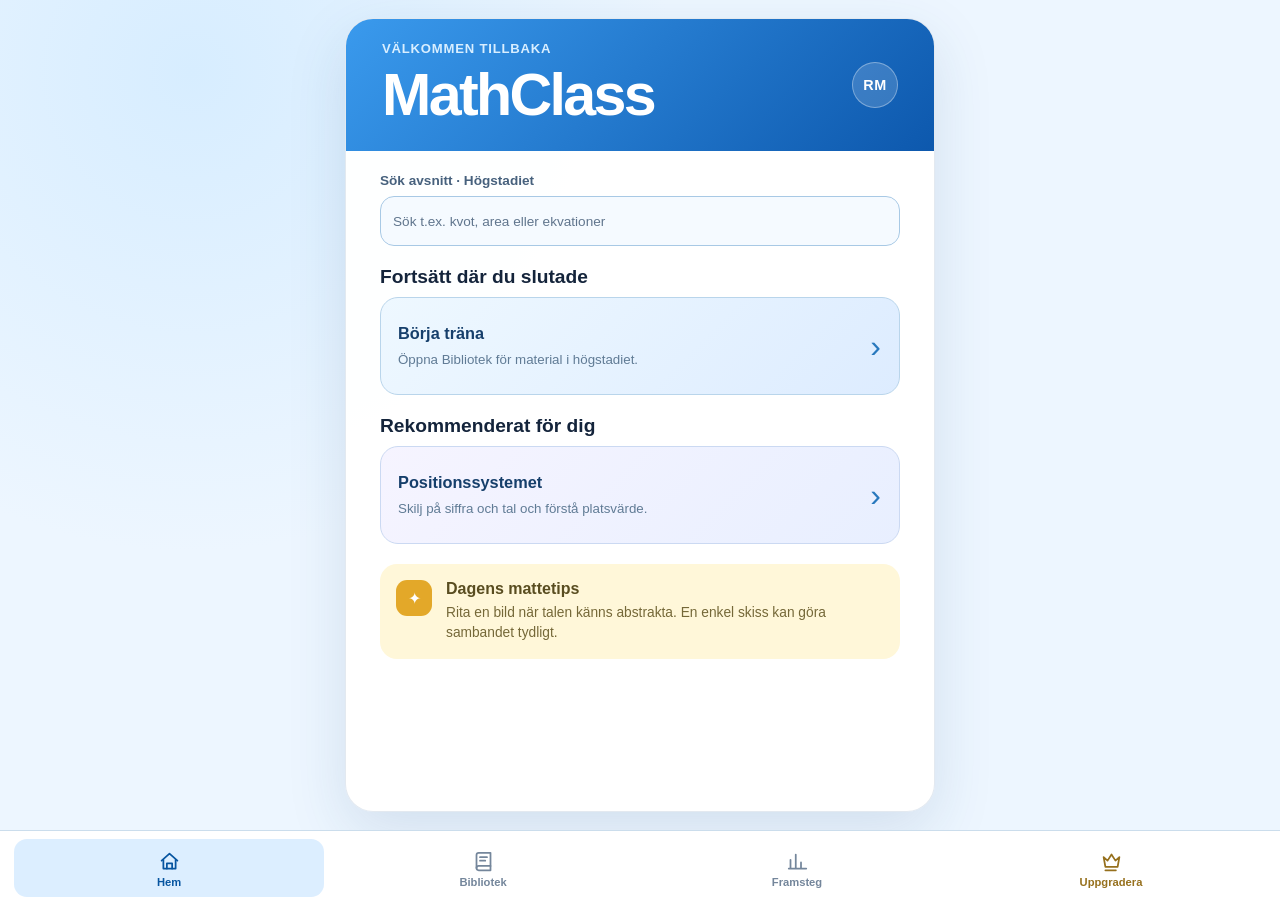
==== commit a611a607: "0.10.0 graphic update" ====
--- a/index.html
+++ b/index.html
@@ -13,6 +13,7 @@
     <link rel="icon" href="assets/icon.svg" type="image/svg+xml" />
     <link rel="apple-touch-icon" href="assets/apple-touch-icon.png" />
     <link rel="stylesheet" href="css/style.css" />
+    <script src="js/graphics.js" defer></script>
     <script src="js/app.js" defer></script>
   </head>
   <body>
@@ -187,7 +188,7 @@
           <p class="eyebrow">MathClass</p>
           <h1 id="settings-heading" tabindex="-1">Profil &amp; inställningar</h1>
           <div class="profile-summary"><span>RM</span><div><strong>Rikard Månsson</strong><small>Profilnamn och initialer kan anpassas senare.</small></div></div>
-          <div class="settings-row"><span>Version</span><strong>0.9.0 · Fler samband</strong></div>
+          <div class="settings-row"><span>Version</span><strong>0.10.0 · Se matematiken</strong></div>
           <button class="list-button" id="open-updates" type="button"><span><strong>Uppdateringar</strong><small>Se vad som har lagts till</small></span><b>›</b></button>
         </div>
       </section>
@@ -197,6 +198,7 @@
           <button class="back-button" id="back-from-updates" type="button" aria-label="Tillbaka till inställningar">←</button>
           <p class="eyebrow">MathClass</p>
           <h1 id="updates-heading" tabindex="-1">Uppdateringar</h1>
+          <article class="release-note"><h2>Version 0.10.0 · Se matematiken</h2><p>Nya läget Grafisk med 20 uppgifter i fem moment. Appen ritar bråk, vinklar, tallinjer, koordinater och trianglar. Två nya moment om koordinater och Pythagoras ger ytterligare 24 frågor. Några regler och genomgångar har också fått visuellt stöd.</p></article>
           <article class="release-note"><h2>Version 0.9.0 · Fler samband</h2><p>Fyra nya språkliga moment med 48 frågor och 12 genomgångssteg om negativa tal, skala och symmetri, återläggning samt variabler och uttryck.</p></article>
           <article class="release-note"><h2>Version 0.8.0 · Ord och förståelse</h2><p>Sex nya språkliga moment med 72 frågor och 18 genomgångssteg: positionssystemet, avrundning, vinklar, bråk, diagram och problemlösning. Allt finns i Bibliotek och går att hitta via sökningen.</p></article>
           <article class="release-note"><h2>Version 0.7.0 · Hitta rätt</h2><p>Nya underkategorier i alla matematikområden och sökning på Hem och i Bibliotek. Hitta avsnitt via namn och begrepp, och se vilket material som kommer senare.</p></article>
--- a/css/style.css
+++ b/css/style.css
@@ -425,3 +425,22 @@
   .splash-content { animation: none; }
   .splash-screen.is-leaving { animation-duration: 1ms; }
 }
+
+/* Drawings replace the example block rather than adding another screen row. */
+.example.has-visual { min-height: 0; padding: 8px 10px; gap: 2px; }
+.example.has-visual svg { display: block; width: 100%; height: 155px; max-width: 340px; overflow: hidden; }
+.visual-caption { font-size: .82rem; font-weight: 750; line-height: 1.25; }
+.visual-practice .quiz-card > h1 { font-size: clamp(1.35rem, 5vw, 1.8rem); }
+#quiz-screen.visual-practice #feedback-message { display: none; }
+#quiz-screen.visual-practice .quiz-card:has(> .explanation:not([hidden])) .feedback { display: contents; }
+#quiz-screen.visual-practice .quiz-card:has(> .explanation:not([hidden])) #feedback-heading { display: none; }
+#quiz-screen.visual-practice .explanation { order: 1; }
+#quiz-screen.visual-practice #next-question-button { order: 2; }
+#quiz-screen.visual-practice .swipe-hint { order: 3; }
+@media (max-height: 680px) {
+  .example.has-visual { padding: 4px 6px; margin: 5px 0 7px; }
+  .example.has-visual svg { height: 120px; }
+  .visual-caption { font-size: .75rem; }
+  .visual-practice .quiz-card > h1 { font-size: 1.3rem; }
+  .visual-practice .feedback, .visual-practice .explanation { padding: 8px; margin-top: 6px; }
+}
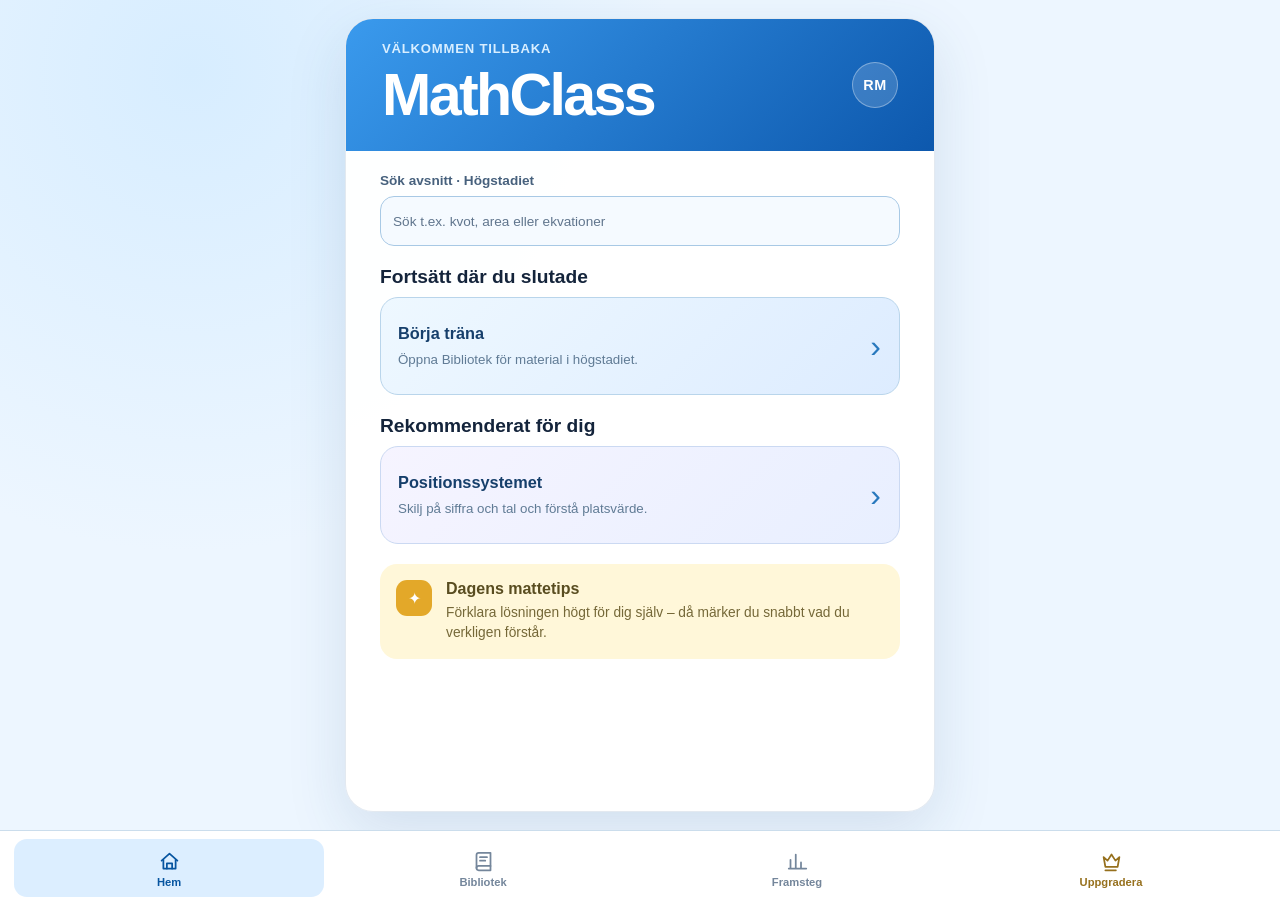
==== commit 6d257b8d: "0.11.0 · Ord och exempel." ====
--- a/index.html
+++ b/index.html
@@ -188,7 +188,7 @@
           <p class="eyebrow">MathClass</p>
           <h1 id="settings-heading" tabindex="-1">Profil &amp; inställningar</h1>
           <div class="profile-summary"><span>RM</span><div><strong>Rikard Månsson</strong><small>Profilnamn och initialer kan anpassas senare.</small></div></div>
-          <div class="settings-row"><span>Version</span><strong>0.10.0 · Se matematiken</strong></div>
+          <div class="settings-row"><span>Version</span><strong>0.11.0 · Ord och exempel</strong></div>
           <button class="list-button" id="open-updates" type="button"><span><strong>Uppdateringar</strong><small>Se vad som har lagts till</small></span><b>›</b></button>
         </div>
       </section>
@@ -198,6 +198,7 @@
           <button class="back-button" id="back-from-updates" type="button" aria-label="Tillbaka till inställningar">←</button>
           <p class="eyebrow">MathClass</p>
           <h1 id="updates-heading" tabindex="-1">Uppdateringar</h1>
+          <article class="release-note"><h2>Version 0.11.0 · Ord och exempel</h2><p>32 nya frågor om potenser, kvadratrötter, längdenheter, area och diagram. Räknesättens språk och räknemetoder visar nu konkreta talexempel. Grafisk finns även för area och diagram.</p></article>
           <article class="release-note"><h2>Version 0.10.0 · Se matematiken</h2><p>Nya läget Grafisk med 20 uppgifter i fem moment. Appen ritar bråk, vinklar, tallinjer, koordinater och trianglar. Två nya moment om koordinater och Pythagoras ger ytterligare 24 frågor. Några regler och genomgångar har också fått visuellt stöd.</p></article>
           <article class="release-note"><h2>Version 0.9.0 · Fler samband</h2><p>Fyra nya språkliga moment med 48 frågor och 12 genomgångssteg om negativa tal, skala och symmetri, återläggning samt variabler och uttryck.</p></article>
           <article class="release-note"><h2>Version 0.8.0 · Ord och förståelse</h2><p>Sex nya språkliga moment med 72 frågor och 18 genomgångssteg: positionssystemet, avrundning, vinklar, bråk, diagram och problemlösning. Allt finns i Bibliotek och går att hitta via sökningen.</p></article>
--- a/css/style.css
+++ b/css/style.css
@@ -444,3 +444,12 @@
   .visual-practice .quiz-card > h1 { font-size: 1.3rem; }
   .visual-practice .feedback, .visual-practice .explanation { padding: 8px; margin-top: 6px; }
 }
+
+/* Equations and vocabulary remain selectable, accessible text. */
+.example-vocabulary { display: block; font-size: .78rem; font-weight: 650; line-height: 1.35; }
+.example-expression { max-width: 100%; }
+
+@media (max-height: 680px) {
+  #quiz-screen .quiz-card:has(> .explanation:not([hidden])) #feedback-message,
+  #quiz-screen .quiz-card:has(> .feedback:not([hidden])) .instruction { display: none; }
+}
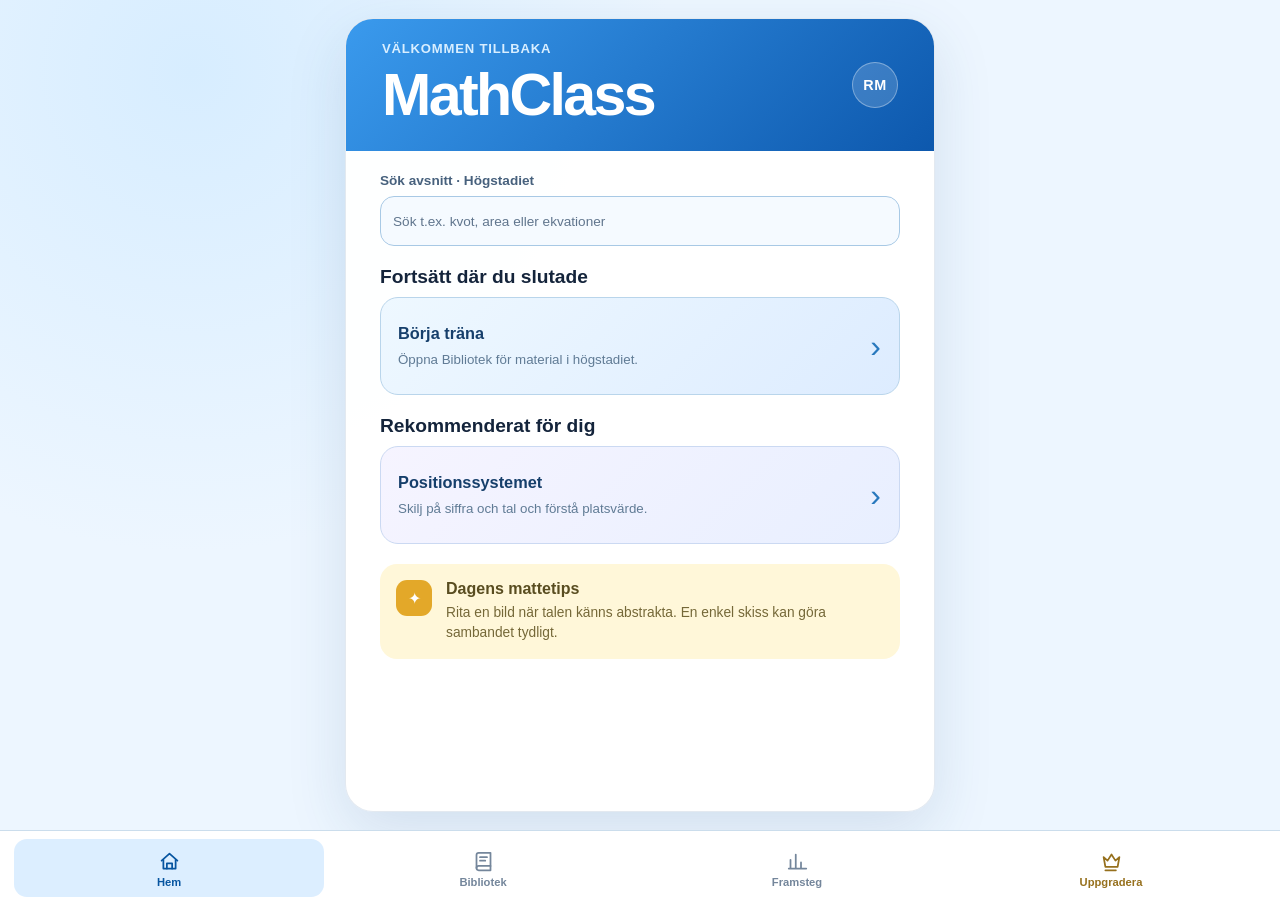
==== commit 6aee5736: "0.12.0 steg för steg" ====
--- a/index.html
+++ b/index.html
@@ -126,6 +126,29 @@
         </div>
       </section>
 
+      <section class="screen practice-screen" id="animation-screen" aria-labelledby="animation-heading" hidden>
+        <div class="page-card quiz-card animation-card">
+          <button class="back-button" id="back-from-animation" type="button" aria-label="Tillbaka till träningslägen">←</button>
+          <p class="eyebrow">Animera</p>
+          <div class="animation-picker" id="animation-picker">
+            <label for="animation-select">Välj exempel</label>
+            <select id="animation-select"></select>
+          </div>
+          <h1 id="animation-heading" tabindex="-1"></h1>
+          <div id="animation-stage" aria-live="polite" aria-atomic="true">
+            <p class="progress" id="animation-progress"></p>
+            <div class="animation-expression" id="animation-expression" aria-hidden="true"></div>
+            <p class="sr-only" id="animation-spoken"></p>
+            <p class="walkthrough-text" id="animation-text"></p>
+          </div>
+          <div class="animation-actions">
+            <button class="secondary-button" id="animation-previous" type="button">Föregående</button>
+            <button class="primary-button" id="animation-replay" type="button" hidden>Börja om</button>
+            <button class="success-button" id="animation-next" type="button">Nästa</button>
+          </div>
+        </div>
+      </section>
+
       <section class="screen" id="progress-screen" aria-labelledby="progress-heading" hidden>
         <div class="page-card dashboard-card">
           <header class="small-banner">
@@ -188,7 +211,7 @@
           <p class="eyebrow">MathClass</p>
           <h1 id="settings-heading" tabindex="-1">Profil &amp; inställningar</h1>
           <div class="profile-summary"><span>RM</span><div><strong>Rikard Månsson</strong><small>Profilnamn och initialer kan anpassas senare.</small></div></div>
-          <div class="settings-row"><span>Version</span><strong>0.11.0 · Ord och exempel</strong></div>
+          <div class="settings-row"><span>Version</span><strong>0.12.0 · Steg för steg</strong></div>
           <button class="list-button" id="open-updates" type="button"><span><strong>Uppdateringar</strong><small>Se vad som har lagts till</small></span><b>›</b></button>
         </div>
       </section>
@@ -198,6 +221,7 @@
           <button class="back-button" id="back-from-updates" type="button" aria-label="Tillbaka till inställningar">←</button>
           <p class="eyebrow">MathClass</p>
           <h1 id="updates-heading" tabindex="-1">Uppdateringar</h1>
+          <article class="release-note"><h2>Version 0.12.0 · Steg för steg</h2><p>Nya läget Animera låter dig bygga uttryck och följa förklaringar med Nästa. Sju animationer om räknesätt, ekvationer, prioritering och rabatt. Två nya moment med 24 frågor: Prioriteringsregler och Procentuell förändring.</p></article>
           <article class="release-note"><h2>Version 0.11.0 · Ord och exempel</h2><p>32 nya frågor om potenser, kvadratrötter, längdenheter, area och diagram. Räknesättens språk och räknemetoder visar nu konkreta talexempel. Grafisk finns även för area och diagram.</p></article>
           <article class="release-note"><h2>Version 0.10.0 · Se matematiken</h2><p>Nya läget Grafisk med 20 uppgifter i fem moment. Appen ritar bråk, vinklar, tallinjer, koordinater och trianglar. Två nya moment om koordinater och Pythagoras ger ytterligare 24 frågor. Några regler och genomgångar har också fått visuellt stöd.</p></article>
           <article class="release-note"><h2>Version 0.9.0 · Fler samband</h2><p>Fyra nya språkliga moment med 48 frågor och 12 genomgångssteg om negativa tal, skala och symmetri, återläggning samt variabler och uttryck.</p></article>
--- a/css/style.css
+++ b/css/style.css
@@ -453,3 +453,35 @@
   #quiz-screen .quiz-card:has(> .explanation:not([hidden])) #feedback-message,
   #quiz-screen .quiz-card:has(> .feedback:not([hidden])) .instruction { display: none; }
 }
+
+
+/* Learner-controlled steps: unchanged symbols stay in place. */
+.sr-only { position: absolute; width: 1px; height: 1px; padding: 0; margin: -1px; overflow: hidden; clip-path: inset(50%); white-space: nowrap; border: 0; }
+.animation-picker { display: flex; align-items: center; gap: 10px; margin-top: 14px; }
+.animation-picker[hidden] { display: none; }
+.animation-picker label { flex-shrink: 0; color: #47617d; font-size: .8rem; font-weight: 750; }
+.animation-picker select { min-width: 0; width: 100%; min-height: 44px; padding: 8px; border: 1px solid #a8c9e5; border-radius: 10px; color: #123f70; background: #fff; font-size: 16px; }
+.animation-card > h1 { font-size: clamp(1.4rem, 5vw, 1.9rem); }
+.animation-expression { display: flex; align-items: center; flex-wrap: wrap; gap: .25em; min-height: 126px; margin: 14px 0; padding: 18px; border-radius: 20px; color: #174b82; background: #e8f4ff; font-size: clamp(1.8rem, 8vw, 2.6rem); font-weight: 850; line-height: 1.5; }
+.animation-expression.is-compact { font-size: clamp(1.1rem, 5.6vw, 1.8rem); }
+.animation-part { display: inline-block; white-space: nowrap; animation: symbol-arrive 300ms ease-out both; }
+#animation-text { min-height: 4.5em; }
+.animation-actions { display: flex; gap: 7px; margin-top: 16px; }
+.animation-actions button { flex: 1; min-width: 0; min-height: 46px; margin: 0; padding: 8px 5px; font-size: .82rem; }
+.animation-actions button[hidden] { display: none; }
+.animation-actions button:disabled { opacity: .4; cursor: default; }
+@keyframes symbol-arrive {
+  from { opacity: 0; transform: translateY(9px); }
+  to { opacity: 1; transform: translateY(0); }
+}
+@media (max-height: 680px) {
+  .animation-card { padding: 64px 18px 12px; }
+  .animation-picker { margin-top: 8px; }
+  .animation-card > h1 { margin: 10px 0 6px; font-size: 1.3rem; }
+  .animation-expression { min-height: 90px; padding: 14px; margin: 10px 0; }
+  #animation-text { font-size: .9rem; line-height: 1.4; min-height: 4.2em; }
+  .animation-actions { margin-top: 12px; }
+}
+@media (prefers-reduced-motion: reduce) {
+  .animation-part { animation: none; }
+}
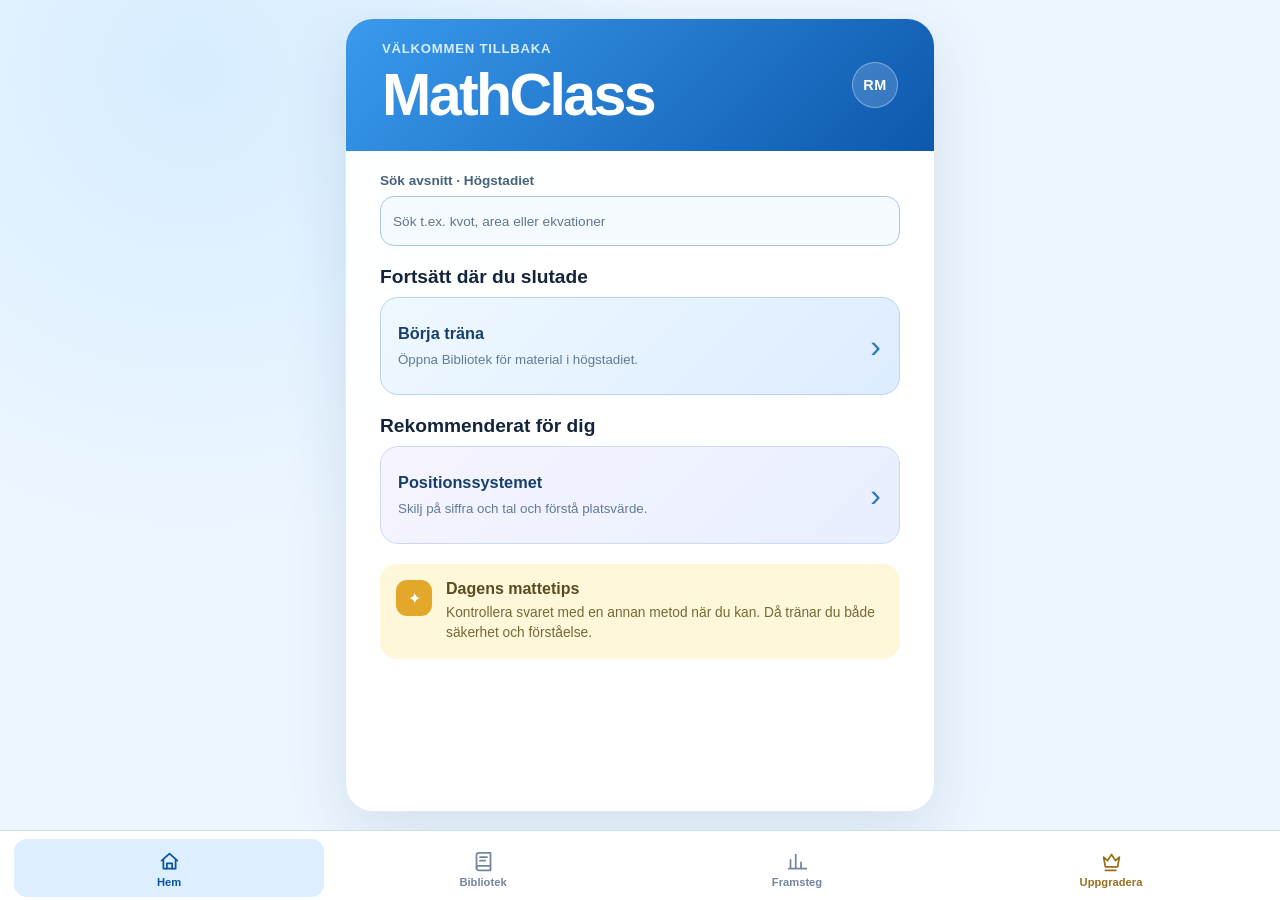
==== commit da7f3411: "0.13.0 svep vidare" ====
--- a/index.html
+++ b/index.html
@@ -130,10 +130,6 @@
         <div class="page-card quiz-card animation-card">
           <button class="back-button" id="back-from-animation" type="button" aria-label="Tillbaka till träningslägen">←</button>
           <p class="eyebrow">Animera</p>
-          <div class="animation-picker" id="animation-picker">
-            <label for="animation-select">Välj exempel</label>
-            <select id="animation-select"></select>
-          </div>
           <h1 id="animation-heading" tabindex="-1"></h1>
           <div id="animation-stage" aria-live="polite" aria-atomic="true">
             <p class="progress" id="animation-progress"></p>
@@ -146,6 +142,8 @@
             <button class="primary-button" id="animation-replay" type="button" hidden>Börja om</button>
             <button class="success-button" id="animation-next" type="button">Nästa</button>
           </div>
+          <p class="swipe-hint" id="animation-swipe-hint">Svep upp eller ned för att byta övning</p>
+          <p class="sr-only">Med tangentbord: pil ned för nästa övning, pil upp för föregående.</p>
         </div>
       </section>
 
@@ -211,7 +209,7 @@
           <p class="eyebrow">MathClass</p>
           <h1 id="settings-heading" tabindex="-1">Profil &amp; inställningar</h1>
           <div class="profile-summary"><span>RM</span><div><strong>Rikard Månsson</strong><small>Profilnamn och initialer kan anpassas senare.</small></div></div>
-          <div class="settings-row"><span>Version</span><strong>0.12.0 · Steg för steg</strong></div>
+          <div class="settings-row"><span>Version</span><strong>0.13.0 · Svep vidare</strong></div>
           <button class="list-button" id="open-updates" type="button"><span><strong>Uppdateringar</strong><small>Se vad som har lagts till</small></span><b>›</b></button>
         </div>
       </section>
@@ -221,6 +219,7 @@
           <button class="back-button" id="back-from-updates" type="button" aria-label="Tillbaka till inställningar">←</button>
           <p class="eyebrow">MathClass</p>
           <h1 id="updates-heading" tabindex="-1">Uppdateringar</h1>
+          <article class="release-note"><h2>Version 0.13.0 · Svep vidare</h2><p>Svep upp eller ned för att byta övning i Animera. Rullgardinen är borttagen och Nästa visar fortfarande nästa steg. Två nya moment om prefix och kombinatorik ger 24 frågor, sex genomgångssteg och fyra animationer.</p></article>
           <article class="release-note"><h2>Version 0.12.0 · Steg för steg</h2><p>Nya läget Animera låter dig bygga uttryck och följa förklaringar med Nästa. Sju animationer om räknesätt, ekvationer, prioritering och rabatt. Två nya moment med 24 frågor: Prioriteringsregler och Procentuell förändring.</p></article>
           <article class="release-note"><h2>Version 0.11.0 · Ord och exempel</h2><p>32 nya frågor om potenser, kvadratrötter, längdenheter, area och diagram. Räknesättens språk och räknemetoder visar nu konkreta talexempel. Grafisk finns även för area och diagram.</p></article>
           <article class="release-note"><h2>Version 0.10.0 · Se matematiken</h2><p>Nya läget Grafisk med 20 uppgifter i fem moment. Appen ritar bråk, vinklar, tallinjer, koordinater och trianglar. Två nya moment om koordinater och Pythagoras ger ytterligare 24 frågor. Några regler och genomgångar har också fått visuellt stöd.</p></article>
--- a/css/style.css
+++ b/css/style.css
@@ -457,10 +457,6 @@
 
 /* Learner-controlled steps: unchanged symbols stay in place. */
 .sr-only { position: absolute; width: 1px; height: 1px; padding: 0; margin: -1px; overflow: hidden; clip-path: inset(50%); white-space: nowrap; border: 0; }
-.animation-picker { display: flex; align-items: center; gap: 10px; margin-top: 14px; }
-.animation-picker[hidden] { display: none; }
-.animation-picker label { flex-shrink: 0; color: #47617d; font-size: .8rem; font-weight: 750; }
-.animation-picker select { min-width: 0; width: 100%; min-height: 44px; padding: 8px; border: 1px solid #a8c9e5; border-radius: 10px; color: #123f70; background: #fff; font-size: 16px; }
 .animation-card > h1 { font-size: clamp(1.4rem, 5vw, 1.9rem); }
 .animation-expression { display: flex; align-items: center; flex-wrap: wrap; gap: .25em; min-height: 126px; margin: 14px 0; padding: 18px; border-radius: 20px; color: #174b82; background: #e8f4ff; font-size: clamp(1.8rem, 8vw, 2.6rem); font-weight: 850; line-height: 1.5; }
 .animation-expression.is-compact { font-size: clamp(1.1rem, 5.6vw, 1.8rem); }
@@ -476,7 +472,6 @@
 }
 @media (max-height: 680px) {
   .animation-card { padding: 64px 18px 12px; }
-  .animation-picker { margin-top: 8px; }
   .animation-card > h1 { margin: 10px 0 6px; font-size: 1.3rem; }
   .animation-expression { min-height: 90px; padding: 14px; margin: 10px 0; }
   #animation-text { font-size: .9rem; line-height: 1.4; min-height: 4.2em; }
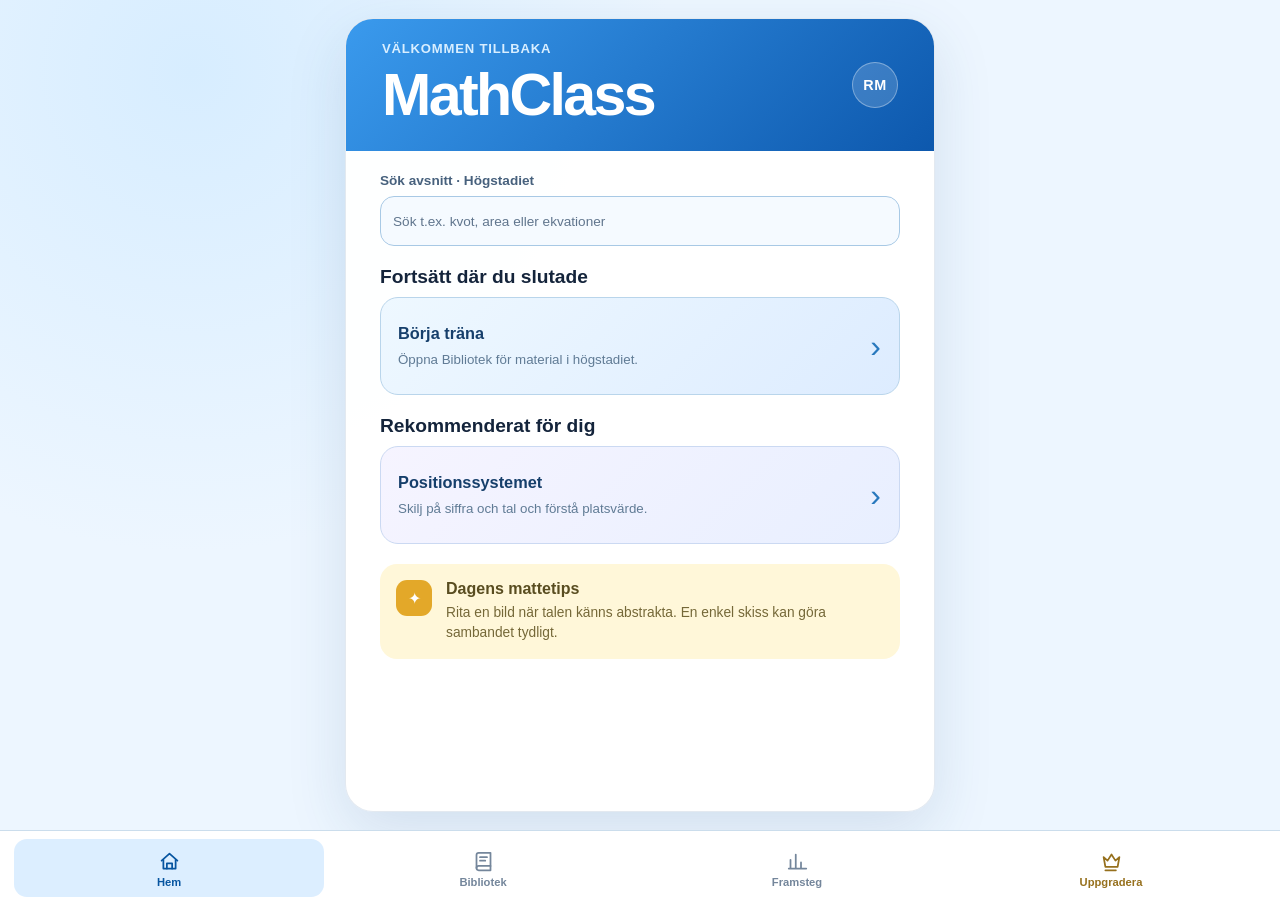
==== commit 79f6e949: "0.18.0 tre former" ====
--- a/index.html
+++ b/index.html
@@ -209,7 +209,7 @@
           <p class="eyebrow">MathClass</p>
           <h1 id="settings-heading" tabindex="-1">Profil &amp; inställningar</h1>
           <div class="profile-summary"><span>RM</span><div><strong>Rikard Månsson</strong><small>Profilnamn och initialer kan anpassas senare.</small></div></div>
-          <div class="settings-row"><span>Version</span><strong>0.13.0 · Svep vidare</strong></div>
+          <div class="settings-row"><span>Version</span><strong>0.18.0 · Tre former</strong></div>
           <button class="list-button" id="open-updates" type="button"><span><strong>Uppdateringar</strong><small>Se vad som har lagts till</small></span><b>›</b></button>
         </div>
       </section>
@@ -219,6 +219,11 @@
           <button class="back-button" id="back-from-updates" type="button" aria-label="Tillbaka till inställningar">←</button>
           <p class="eyebrow">MathClass</p>
           <h1 id="updates-heading" tabindex="-1">Uppdateringar</h1>
+          <article class="release-note"><h2>Version 0.18.0 · Tre former</h2><p>Bråk, decimal och procent: 14 frågor, tre genomgångssteg och två animationer om samma andel i olika former. Ritade bråk visar sambanden, och exakta värden skiljs från avrundningar.</p></article>
+          <article class="release-note"><h2>Version 0.17.0 · Del av det hela</h2><p>Bråk av en mängd: 14 frågor, tre genomgångssteg och två animationer. Träna skillnaden mellan andelen, delen och det hela med ritade bråkstaplar och konkreta exempel.</p></article>
+          <article class="release-note"><h2>Version 0.16.0 · Bråk i steg</h2><p>Bråk med gemensam nämnare: 14 frågor, tre genomgångssteg och två animationer om förlängning, förkortning och addition. Två grafiska frågor visar samma andel med olika indelning.</p></article>
+          <article class="release-note"><h2>Version 0.15.0 · Linjer och samband</h2><p>Proportionella samband och Räta linjens språk: 32 frågor, sex genomgångssteg och fyra animationer. Åtta grafiska frågor tränar origo, lutning, startvärde och parallella linjer med ritade grafer.</p></article>
+          <article class="release-note"><h2>Version 0.14.0 · Rum och volym</h2><p>Två nya moment om rätblock, volym, liter och kubikenheter. 24 frågor, sex genomgångssteg och fyra animationer visar bland annat hur basyta och höjd ger volym. Nu finns material i alla 25 underkategorier på högstadiet.</p></article>
           <article class="release-note"><h2>Version 0.13.0 · Svep vidare</h2><p>Svep upp eller ned för att byta övning i Animera. Rullgardinen är borttagen och Nästa visar fortfarande nästa steg. Två nya moment om prefix och kombinatorik ger 24 frågor, sex genomgångssteg och fyra animationer.</p></article>
           <article class="release-note"><h2>Version 0.12.0 · Steg för steg</h2><p>Nya läget Animera låter dig bygga uttryck och följa förklaringar med Nästa. Sju animationer om räknesätt, ekvationer, prioritering och rabatt. Två nya moment med 24 frågor: Prioriteringsregler och Procentuell förändring.</p></article>
           <article class="release-note"><h2>Version 0.11.0 · Ord och exempel</h2><p>32 nya frågor om potenser, kvadratrötter, längdenheter, area och diagram. Räknesättens språk och räknemetoder visar nu konkreta talexempel. Grafisk finns även för area och diagram.</p></article>
